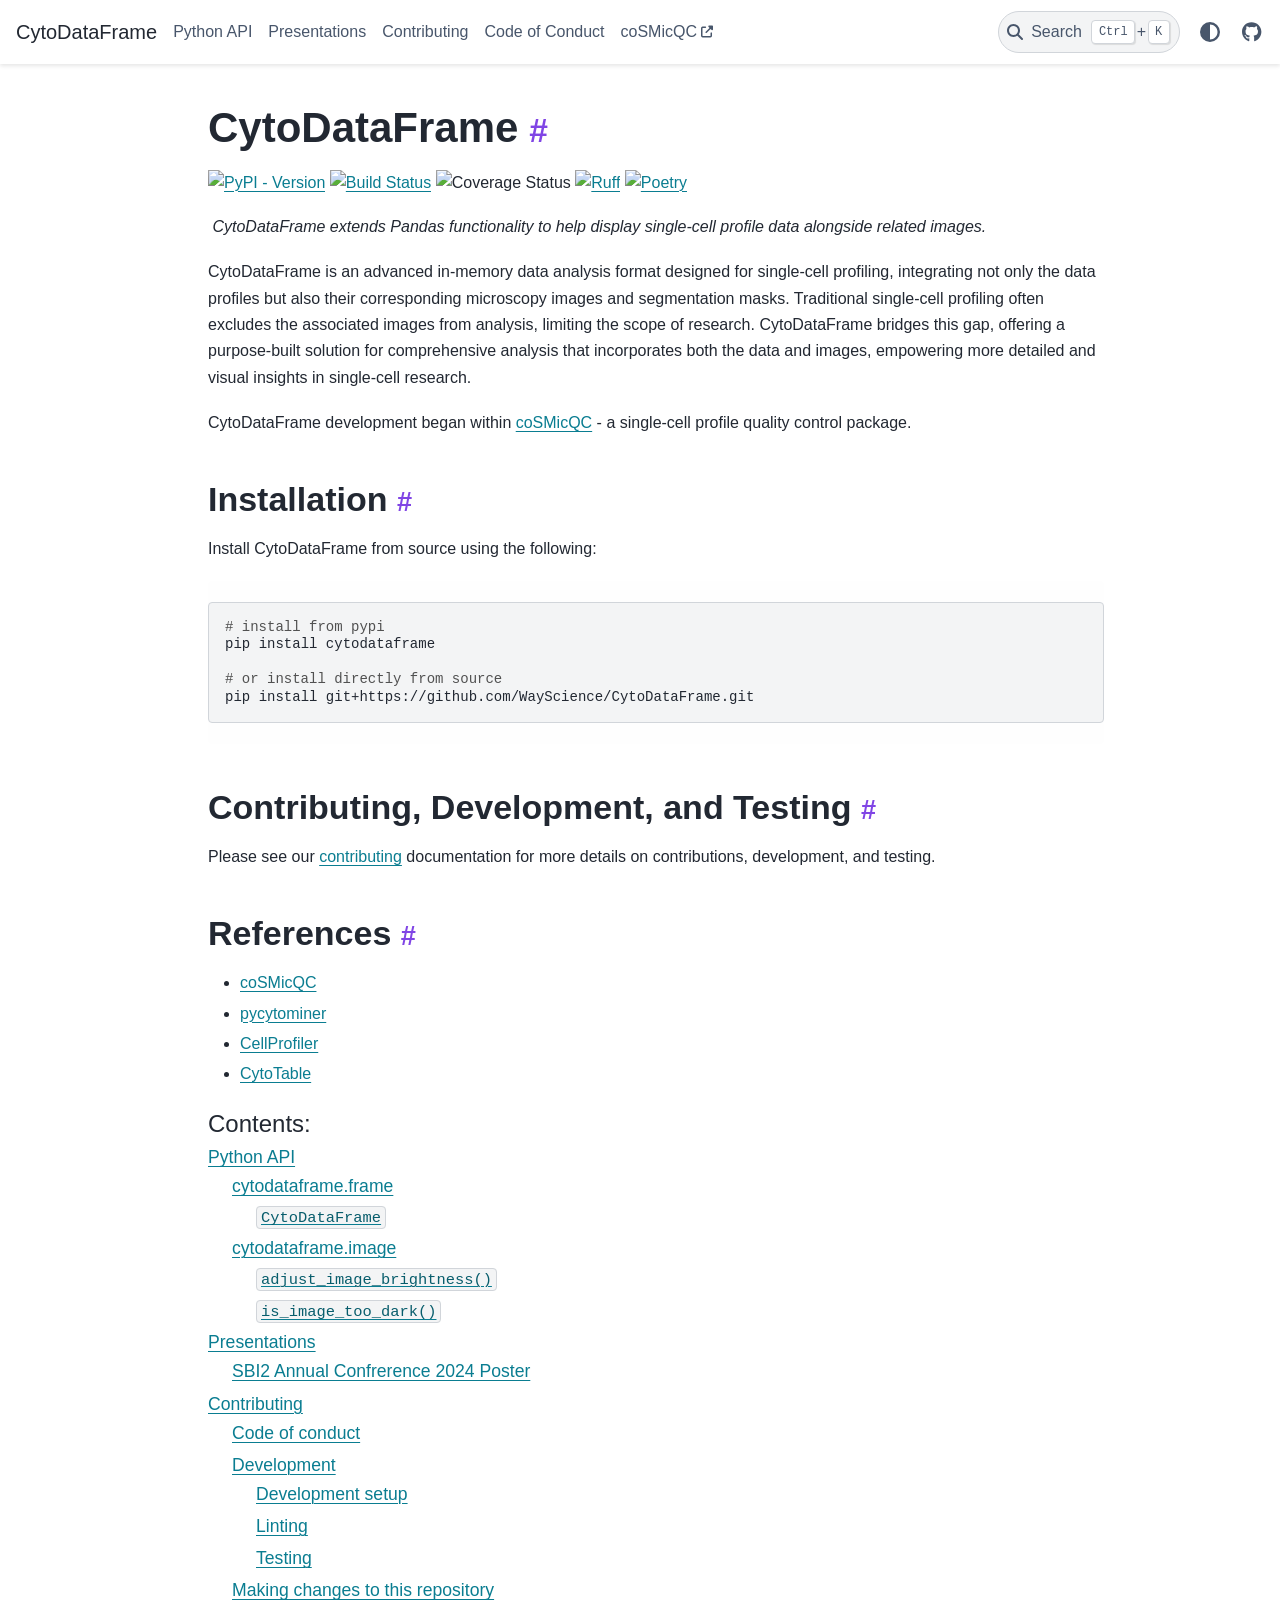
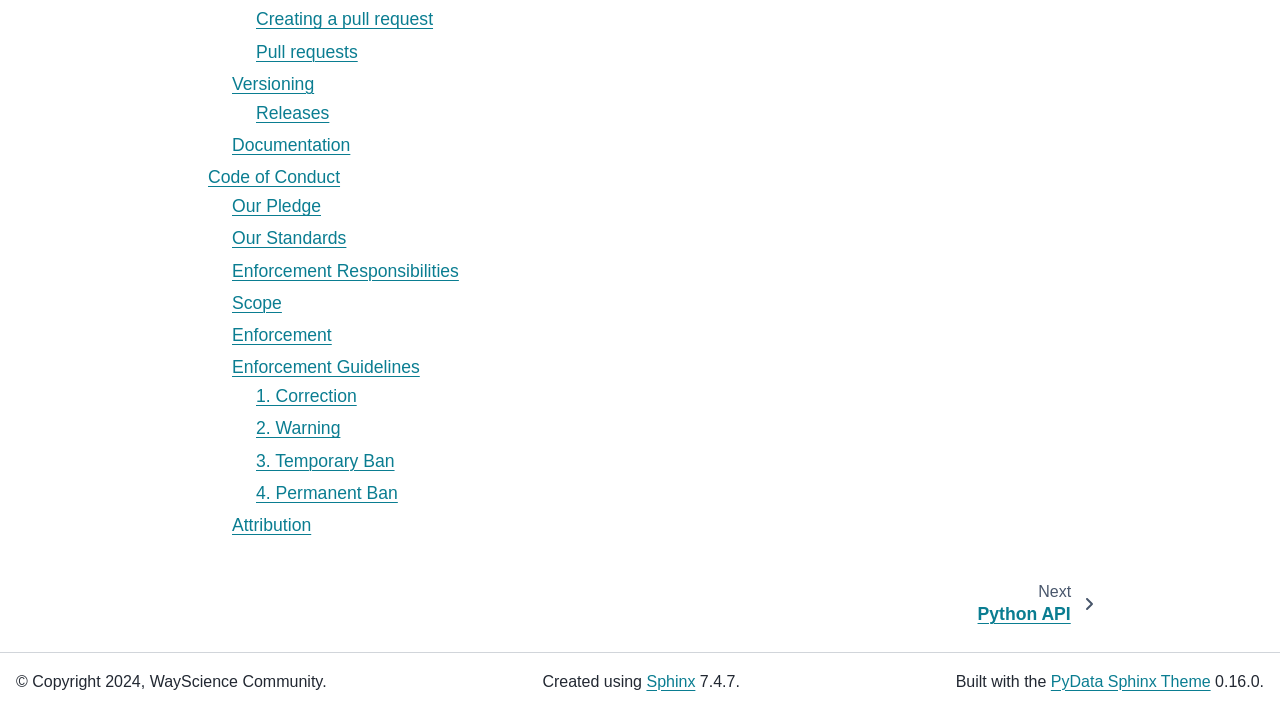
==== index.html @ 317fcfe6 "Deploying to pages from @ WayScience/CytoDataFrame@36a24cd37777e044eb7a06c30ef4a191ee60b80e 🚀" ====
<!DOCTYPE html>


<html lang="en" data-content_root="./" >

  <head>
    <meta charset="utf-8" />
    <meta name="viewport" content="width=device-width, initial-scale=1.0" /><meta name="viewport" content="width=device-width, initial-scale=1" />

    <title>CytoDataFrame &#8212; CytoDataFrame  documentation</title>
  
  
  
  <script data-cfasync="false">
    document.documentElement.dataset.mode = localStorage.getItem("mode") || "";
    document.documentElement.dataset.theme = localStorage.getItem("theme") || "";
  </script>
  <!-- 
    this give us a css class that will be invisible only if js is disabled 
  -->
  <noscript>
    <style>
      .pst-js-only { display: none !important; }

    </style>
  </noscript>
  
  <!-- Loaded before other Sphinx assets -->
  <link href="_static/styles/theme.css?digest=26a4bc78f4c0ddb94549" rel="stylesheet" />
<link href="_static/styles/pydata-sphinx-theme.css?digest=26a4bc78f4c0ddb94549" rel="stylesheet" />

    <link rel="stylesheet" type="text/css" href="_static/pygments.css?v=a746c00c" />
    <link rel="stylesheet" type="text/css" href="_static/mystnb.4510f1fc1dee50b3e5859aac5469c37c29e427902b24a333a5f9fcb2f0b3ac41.css" />
    <link rel="stylesheet" type="text/css" href="_static/custom.css?v=76a74e97" />
  
  <!-- So that users can add custom icons -->
  <script src="_static/scripts/fontawesome.js?digest=26a4bc78f4c0ddb94549"></script>
  <!-- Pre-loaded scripts that we'll load fully later -->
  <link rel="preload" as="script" href="_static/scripts/bootstrap.js?digest=26a4bc78f4c0ddb94549" />
<link rel="preload" as="script" href="_static/scripts/pydata-sphinx-theme.js?digest=26a4bc78f4c0ddb94549" />

    <script src="_static/documentation_options.js?v=5929fcd5"></script>
    <script src="_static/doctools.js?v=9a2dae69"></script>
    <script src="_static/sphinx_highlight.js?v=dc90522c"></script>
    <script>DOCUMENTATION_OPTIONS.pagename = 'index';</script>
    <link rel="index" title="Index" href="genindex.html" />
    <link rel="search" title="Search" href="search.html" />
    <link rel="next" title="Python API" href="python-api.html" />
  <meta name="viewport" content="width=device-width, initial-scale=1"/>
  <meta name="docsearch:language" content="en"/>
  <meta name="docsearch:version" content="" />
  </head>
  
  
  <body data-bs-spy="scroll" data-bs-target=".bd-toc-nav" data-offset="180" data-bs-root-margin="0px 0px -60%" data-default-mode="">

  
  
  <div id="pst-skip-link" class="skip-link d-print-none"><a href="#main-content">Skip to main content</a></div>
  
  <div id="pst-scroll-pixel-helper"></div>
  
  <button type="button" class="btn rounded-pill" id="pst-back-to-top">
    <i class="fa-solid fa-arrow-up"></i>Back to top</button>

  
  <dialog id="pst-search-dialog">
    
<form class="bd-search d-flex align-items-center"
      action="search.html"
      method="get">
  <i class="fa-solid fa-magnifying-glass"></i>
  <input type="search"
         class="form-control"
         name="q"
         placeholder="Search the docs ..."
         aria-label="Search the docs ..."
         autocomplete="off"
         autocorrect="off"
         autocapitalize="off"
         spellcheck="false"/>
  <span class="search-button__kbd-shortcut"><kbd class="kbd-shortcut__modifier">Ctrl</kbd>+<kbd>K</kbd></span>
</form>
  </dialog>

  <div class="pst-async-banner-revealer d-none">
  <aside id="bd-header-version-warning" class="d-none d-print-none" aria-label="Version warning"></aside>
</div>

  
    <header class="bd-header navbar navbar-expand-lg bd-navbar d-print-none">
<div class="bd-header__inner bd-page-width">
  <button class="pst-navbar-icon sidebar-toggle primary-toggle" aria-label="Site navigation">
    <span class="fa-solid fa-bars"></span>
  </button>
  
  
  <div class=" navbar-header-items__start">
    
      <div class="navbar-item">

  
    
  

<a class="navbar-brand logo" href="#">
  
  
  
  
  
  
    <p class="title logo__title">CytoDataFrame</p>
  
</a></div>
    
  </div>
  
  <div class=" navbar-header-items">
    
    <div class="me-auto navbar-header-items__center">
      
        <div class="navbar-item">
<nav>
  <ul class="bd-navbar-elements navbar-nav">
    
<li class="nav-item ">
  <a class="nav-link nav-internal" href="python-api.html">
    Python API
  </a>
</li>


<li class="nav-item ">
  <a class="nav-link nav-internal" href="presentations.html">
    Presentations
  </a>
</li>


<li class="nav-item ">
  <a class="nav-link nav-internal" href="contributing.html">
    Contributing
  </a>
</li>


<li class="nav-item ">
  <a class="nav-link nav-internal" href="code_of_conduct.html">
    Code of Conduct
  </a>
</li>


<li class="nav-item ">
  <a class="nav-link nav-external" href="https://github.com/WayScience/coSMicQC">
    coSMicQC
  </a>
</li>

  </ul>
</nav></div>
      
    </div>
    
    
    <div class="navbar-header-items__end">
      
        <div class="navbar-item navbar-persistent--container">
          

<button class="btn search-button-field search-button__button pst-js-only" title="Search" aria-label="Search" data-bs-placement="bottom" data-bs-toggle="tooltip">
 <i class="fa-solid fa-magnifying-glass"></i>
 <span class="search-button__default-text">Search</span>
 <span class="search-button__kbd-shortcut"><kbd class="kbd-shortcut__modifier">Ctrl</kbd>+<kbd class="kbd-shortcut__modifier">K</kbd></span>
</button>
        </div>
      
      
        <div class="navbar-item">

<button class="btn btn-sm nav-link pst-navbar-icon theme-switch-button pst-js-only" aria-label="Color mode" data-bs-title="Color mode"  data-bs-placement="bottom" data-bs-toggle="tooltip">
  <i class="theme-switch fa-solid fa-sun                fa-lg" data-mode="light" title="Light"></i>
  <i class="theme-switch fa-solid fa-moon               fa-lg" data-mode="dark"  title="Dark"></i>
  <i class="theme-switch fa-solid fa-circle-half-stroke fa-lg" data-mode="auto"  title="System Settings"></i>
</button></div>
      
        <div class="navbar-item"><ul class="navbar-icon-links"
    aria-label="Icon Links">
        <li class="nav-item">
          
          
          
          
          
          
          
          
          <a href="https://github.com/WayScience/CytoDataFrame" title="GitHub" class="nav-link pst-navbar-icon" rel="noopener" target="_blank" data-bs-toggle="tooltip" data-bs-placement="bottom"><i class="fa-brands fa-github fa-lg" aria-hidden="true"></i>
            <span class="sr-only">GitHub</span></a>
        </li>
</ul></div>
      
    </div>
    
  </div>
  
  
    <div class="navbar-persistent--mobile">

<button class="btn search-button-field search-button__button pst-js-only" title="Search" aria-label="Search" data-bs-placement="bottom" data-bs-toggle="tooltip">
 <i class="fa-solid fa-magnifying-glass"></i>
 <span class="search-button__default-text">Search</span>
 <span class="search-button__kbd-shortcut"><kbd class="kbd-shortcut__modifier">Ctrl</kbd>+<kbd class="kbd-shortcut__modifier">K</kbd></span>
</button>
    </div>
  

  
</div>

    </header>
  

  <div class="bd-container">
    <div class="bd-container__inner bd-page-width">
      
      
      
        
      
      <dialog id="pst-primary-sidebar-modal"></dialog>
      <div id="pst-primary-sidebar" class="bd-sidebar-primary bd-sidebar hide-on-wide">
        

  
  <div class="sidebar-header-items sidebar-primary__section">
    
    
      <div class="sidebar-header-items__center">
        
          
          
            <div class="navbar-item">
<nav>
  <ul class="bd-navbar-elements navbar-nav">
    
<li class="nav-item ">
  <a class="nav-link nav-internal" href="python-api.html">
    Python API
  </a>
</li>


<li class="nav-item ">
  <a class="nav-link nav-internal" href="presentations.html">
    Presentations
  </a>
</li>


<li class="nav-item ">
  <a class="nav-link nav-internal" href="contributing.html">
    Contributing
  </a>
</li>


<li class="nav-item ">
  <a class="nav-link nav-internal" href="code_of_conduct.html">
    Code of Conduct
  </a>
</li>


<li class="nav-item ">
  <a class="nav-link nav-external" href="https://github.com/WayScience/coSMicQC">
    coSMicQC
  </a>
</li>

  </ul>
</nav></div>
          
        
      </div>
    
    
    
      <div class="sidebar-header-items__end">
        
          <div class="navbar-item">

<button class="btn btn-sm nav-link pst-navbar-icon theme-switch-button pst-js-only" aria-label="Color mode" data-bs-title="Color mode"  data-bs-placement="bottom" data-bs-toggle="tooltip">
  <i class="theme-switch fa-solid fa-sun                fa-lg" data-mode="light" title="Light"></i>
  <i class="theme-switch fa-solid fa-moon               fa-lg" data-mode="dark"  title="Dark"></i>
  <i class="theme-switch fa-solid fa-circle-half-stroke fa-lg" data-mode="auto"  title="System Settings"></i>
</button></div>
        
          <div class="navbar-item"><ul class="navbar-icon-links"
    aria-label="Icon Links">
        <li class="nav-item">
          
          
          
          
          
          
          
          
          <a href="https://github.com/WayScience/CytoDataFrame" title="GitHub" class="nav-link pst-navbar-icon" rel="noopener" target="_blank" data-bs-toggle="tooltip" data-bs-placement="bottom"><i class="fa-brands fa-github fa-lg" aria-hidden="true"></i>
            <span class="sr-only">GitHub</span></a>
        </li>
</ul></div>
        
      </div>
    
  </div>
  
  
  <div class="sidebar-primary-items__end sidebar-primary__section">
  </div>
  
  <div id="rtd-footer-container"></div>


      </div>
      
      <main id="main-content" class="bd-main" role="main">
        
        
          <div class="bd-content">
            <div class="bd-article-container">
              
              <div class="bd-header-article d-print-none"></div>
              
              
              
                
<div id="searchbox"></div>
                <article class="bd-article">
                  
  <!-- include contents from the root readme -->
<section id="cytodataframe">
<h1>CytoDataFrame<a class="headerlink" href="#cytodataframe" title="Link to this heading">#</a></h1>
<p><a class="reference external" href="https://pypi.org/project/CytoDataFrame/"><img alt="PyPI - Version" src="https://img.shields.io/pypi/v/cytodataframe" /></a>
<a class="reference external" href="https://github.com/WayScience/CytoDataFrame/actions/workflows/run-tests.yml?query=branch%3Amain"><img alt="Build Status" src="https://github.com/WayScience/CytoDataFrame/actions/workflows/run-tests.yml/badge.svg?branch=main" /></a>
<img alt="Coverage Status" src="https://raw.githubusercontent.com/WayScience/CytoDataFrame/main/media/coverage-badge.svg" />
<a class="reference external" href="https://github.com/astral-sh/ruff"><img alt="Ruff" src="https://img.shields.io/endpoint?url=https://raw.githubusercontent.com/astral-sh/ruff/main/assets/badge/v2.json" /></a>
<a class="reference external" href="https://python-poetry.org/"><img alt="Poetry" src="https://img.shields.io/endpoint?url=https://python-poetry.org/badge/v0.json" /></a></p>
<p><img alt="" src="https://raw.githubusercontent.com/WayScience/coSMicQC/refs/heads/main/docs/presentations/2024-09-18-SBI2-Conference/images/cosmicqc-example-cytodataframe.png" />
<em>CytoDataFrame extends Pandas functionality to help display single-cell profile data alongside related images.</em></p>
<p>CytoDataFrame is an advanced in-memory data analysis format designed for single-cell profiling, integrating not only the data profiles but also their corresponding microscopy images and segmentation masks.
Traditional single-cell profiling often excludes the associated images from analysis, limiting the scope of research.
CytoDataFrame bridges this gap, offering a purpose-built solution for comprehensive analysis that incorporates both the data and images, empowering more detailed and visual insights in single-cell research.</p>
<p>CytoDataFrame development began within <a class="reference external" href="https://github.com/WayScience/coSMicQC">coSMicQC</a> - a single-cell profile quality control package.</p>
<section id="installation">
<h2>Installation<a class="headerlink" href="#installation" title="Link to this heading">#</a></h2>
<p>Install CytoDataFrame from source using the following:</p>
<div class="highlight-shell notranslate"><div class="highlight"><pre><span></span><span class="c1"># install from pypi</span>
pip<span class="w"> </span>install<span class="w"> </span>cytodataframe

<span class="c1"># or install directly from source</span>
pip<span class="w"> </span>install<span class="w"> </span>git+https://github.com/WayScience/CytoDataFrame.git
</pre></div>
</div>
</section>
<section id="contributing-development-and-testing">
<h2>Contributing, Development, and Testing<a class="headerlink" href="#contributing-development-and-testing" title="Link to this heading">#</a></h2>
<p>Please see our <a class="reference external" href="https://WayScience.github.io/CytoDataFrame/main/contributing">contributing</a> documentation for more details on contributions, development, and testing.</p>
</section>
<section id="references">
<h2>References<a class="headerlink" href="#references" title="Link to this heading">#</a></h2>
<ul class="simple">
<li><p><a class="reference external" href="https://github.com/WayScience/coSMicQC">coSMicQC</a></p></li>
<li><p><a class="reference external" href="https://github.com/cytomining/pycytominer">pycytominer</a></p></li>
<li><p><a class="reference external" href="https://github.com/CellProfiler/CellProfiler">CellProfiler</a></p></li>
<li><p><a class="reference external" href="https://github.com/cytomining/CytoTable">CytoTable</a></p></li>
</ul>
<div class="toctree-wrapper compound">
<p aria-level="2" class="caption" role="heading"><span class="caption-text">Contents:</span></p>
<ul>
<li class="toctree-l1"><a class="reference internal" href="python-api.html">Python API</a><ul>
<li class="toctree-l2"><a class="reference internal" href="python-api.html#module-src.cytodataframe.frame">cytodataframe.frame</a><ul>
<li class="toctree-l3"><a class="reference internal" href="python-api.html#src.cytodataframe.frame.CytoDataFrame"><code class="docutils literal notranslate"><span class="pre">CytoDataFrame</span></code></a></li>
</ul>
</li>
<li class="toctree-l2"><a class="reference internal" href="python-api.html#module-src.cytodataframe.image">cytodataframe.image</a><ul>
<li class="toctree-l3"><a class="reference internal" href="python-api.html#src.cytodataframe.image.adjust_image_brightness"><code class="docutils literal notranslate"><span class="pre">adjust_image_brightness()</span></code></a></li>
<li class="toctree-l3"><a class="reference internal" href="python-api.html#src.cytodataframe.image.is_image_too_dark"><code class="docutils literal notranslate"><span class="pre">is_image_too_dark()</span></code></a></li>
</ul>
</li>
</ul>
</li>
<li class="toctree-l1"><a class="reference internal" href="presentations.html">Presentations</a><ul>
<li class="toctree-l2"><a class="reference internal" href="presentations/sbi2-2024.html">SBI2 Annual Confrerence 2024 Poster</a></li>
</ul>
</li>
<li class="toctree-l1"><a class="reference internal" href="contributing.html">Contributing</a><ul>
<li class="toctree-l2"><a class="reference internal" href="contributing.html#code-of-conduct">Code of conduct</a></li>
<li class="toctree-l2"><a class="reference internal" href="contributing.html#development">Development</a><ul>
<li class="toctree-l3"><a class="reference internal" href="contributing.html#development-setup">Development setup</a></li>
<li class="toctree-l3"><a class="reference internal" href="contributing.html#linting">Linting</a></li>
<li class="toctree-l3"><a class="reference internal" href="contributing.html#testing">Testing</a></li>
</ul>
</li>
<li class="toctree-l2"><a class="reference internal" href="contributing.html#making-changes-to-this-repository">Making changes to this repository</a><ul>
<li class="toctree-l3"><a class="reference internal" href="contributing.html#creating-a-pull-request">Creating a pull request</a></li>
<li class="toctree-l3"><a class="reference internal" href="contributing.html#pull-requests">Pull requests</a></li>
</ul>
</li>
<li class="toctree-l2"><a class="reference internal" href="contributing.html#versioning">Versioning</a><ul>
<li class="toctree-l3"><a class="reference internal" href="contributing.html#releases">Releases</a></li>
</ul>
</li>
<li class="toctree-l2"><a class="reference internal" href="contributing.html#documentation">Documentation</a></li>
</ul>
</li>
<li class="toctree-l1"><a class="reference internal" href="code_of_conduct.html">Code of Conduct</a><ul>
<li class="toctree-l2"><a class="reference internal" href="code_of_conduct.html#our-pledge">Our Pledge</a></li>
<li class="toctree-l2"><a class="reference internal" href="code_of_conduct.html#our-standards">Our Standards</a></li>
<li class="toctree-l2"><a class="reference internal" href="code_of_conduct.html#enforcement-responsibilities">Enforcement Responsibilities</a></li>
<li class="toctree-l2"><a class="reference internal" href="code_of_conduct.html#scope">Scope</a></li>
<li class="toctree-l2"><a class="reference internal" href="code_of_conduct.html#enforcement">Enforcement</a></li>
<li class="toctree-l2"><a class="reference internal" href="code_of_conduct.html#enforcement-guidelines">Enforcement Guidelines</a><ul>
<li class="toctree-l3"><a class="reference internal" href="code_of_conduct.html#correction">1. Correction</a></li>
<li class="toctree-l3"><a class="reference internal" href="code_of_conduct.html#warning">2. Warning</a></li>
<li class="toctree-l3"><a class="reference internal" href="code_of_conduct.html#temporary-ban">3. Temporary Ban</a></li>
<li class="toctree-l3"><a class="reference internal" href="code_of_conduct.html#permanent-ban">4. Permanent Ban</a></li>
</ul>
</li>
<li class="toctree-l2"><a class="reference internal" href="code_of_conduct.html#attribution">Attribution</a></li>
</ul>
</li>
</ul>
</div>
</section>
</section>


                </article>
              
              
              
              
              
                <footer class="prev-next-footer d-print-none">
                  
<div class="prev-next-area">
    <a class="right-next"
       href="python-api.html"
       title="next page">
      <div class="prev-next-info">
        <p class="prev-next-subtitle">next</p>
        <p class="prev-next-title">Python API</p>
      </div>
      <i class="fa-solid fa-angle-right"></i>
    </a>
</div>
                </footer>
              
            </div>
            
            
              
            
          </div>
          <footer class="bd-footer-content">
            
          </footer>
        
      </main>
    </div>
  </div>
  
  <!-- Scripts loaded after <body> so the DOM is not blocked -->
  <script defer src="_static/scripts/bootstrap.js?digest=26a4bc78f4c0ddb94549"></script>
<script defer src="_static/scripts/pydata-sphinx-theme.js?digest=26a4bc78f4c0ddb94549"></script>

  <footer class="bd-footer">
<div class="bd-footer__inner bd-page-width">
  
    <div class="footer-items__start">
      
        <div class="footer-item">

  <p class="copyright">
    
      © Copyright 2024, WayScience Community.
      <br/>
    
  </p>
</div>
      
    </div>
  
  
    <div class="footer-items__center">
      
        <div class="footer-item">

  <p class="sphinx-version">
    Created using <a href="https://www.sphinx-doc.org/">Sphinx</a> 7.4.7.
    <br/>
  </p>
</div>
      
    </div>
  
  
    <div class="footer-items__end">
      
        <div class="footer-item">
<p class="theme-version">
  Built with the <a href="https://pydata-sphinx-theme.readthedocs.io/en/stable/index.html">PyData Sphinx Theme</a> 0.16.0.
</p></div>
      
    </div>
  
</div>

  </footer>
  </body>
</html>
---- _static/styles/theme.css ----
/* Provided by Sphinx's 'basic' theme, and included in the final set of assets */
@import "../basic.css";
---- _static/pygments.css ----
html[data-theme="light"] .highlight pre { line-height: 125%; }
html[data-theme="light"] .highlight td.linenos .normal { color: inherit; background-color: transparent; padding-left: 5px; padding-right: 5px; }
html[data-theme="light"] .highlight span.linenos { color: inherit; background-color: transparent; padding-left: 5px; padding-right: 5px; }
html[data-theme="light"] .highlight td.linenos .special { color: #000000; background-color: #ffffc0; padding-left: 5px; padding-right: 5px; }
html[data-theme="light"] .highlight span.linenos.special { color: #000000; background-color: #ffffc0; padding-left: 5px; padding-right: 5px; }
html[data-theme="light"] .highlight .hll { background-color: #fae4c2 }
html[data-theme="light"] .highlight { background: #fefefe; color: #080808 }
html[data-theme="light"] .highlight .c { color: #515151 } /* Comment */
html[data-theme="light"] .highlight .err { color: #a12236 } /* Error */
html[data-theme="light"] .highlight .k { color: #6730c5 } /* Keyword */
html[data-theme="light"] .highlight .l { color: #7f4707 } /* Literal */
html[data-theme="light"] .highlight .n { color: #080808 } /* Name */
html[data-theme="light"] .highlight .o { color: #00622f } /* Operator */
html[data-theme="light"] .highlight .p { color: #080808 } /* Punctuation */
html[data-theme="light"] .highlight .ch { color: #515151 } /* Comment.Hashbang */
html[data-theme="light"] .highlight .cm { color: #515151 } /* Comment.Multiline */
html[data-theme="light"] .highlight .cp { color: #515151 } /* Comment.Preproc */
html[data-theme="light"] .highlight .cpf { color: #515151 } /* Comment.PreprocFile */
html[data-theme="light"] .highlight .c1 { color: #515151 } /* Comment.Single */
html[data-theme="light"] .highlight .cs { color: #515151 } /* Comment.Special */
html[data-theme="light"] .highlight .gd { color: #005b82 } /* Generic.Deleted */
html[data-theme="light"] .highlight .ge { font-style: italic } /* Generic.Emph */
html[data-theme="light"] .highlight .gh { color: #005b82 } /* Generic.Heading */
html[data-theme="light"] .highlight .gs { font-weight: bold } /* Generic.Strong */
html[data-theme="light"] .highlight .gu { color: #005b82 } /* Generic.Subheading */
html[data-theme="light"] .highlight .kc { color: #6730c5 } /* Keyword.Constant */
html[data-theme="light"] .highlight .kd { color: #6730c5 } /* Keyword.Declaration */
html[data-theme="light"] .highlight .kn { color: #6730c5 } /* Keyword.Namespace */
html[data-theme="light"] .highlight .kp { color: #6730c5 } /* Keyword.Pseudo */
html[data-theme="light"] .highlight .kr { color: #6730c5 } /* Keyword.Reserved */
html[data-theme="light"] .highlight .kt { color: #7f4707 } /* Keyword.Type */
html[data-theme="light"] .highlight .ld { color: #7f4707 } /* Literal.Date */
html[data-theme="light"] .highlight .m { color: #7f4707 } /* Literal.Number */
html[data-theme="light"] .highlight .s { color: #00622f } /* Literal.String */
html[data-theme="light"] .highlight .na { color: #912583 } /* Name.Attribute */
html[data-theme="light"] .highlight .nb { color: #7f4707 } /* Name.Builtin */
html[data-theme="light"] .highlight .nc { color: #005b82 } /* Name.Class */
html[data-theme="light"] .highlight .no { color: #005b82 } /* Name.Constant */
html[data-theme="light"] .highlight .nd { color: #7f4707 } /* Name.Decorator */
html[data-theme="light"] .highlight .ni { color: #00622f } /* Name.Entity */
html[data-theme="light"] .highlight .ne { color: #6730c5 } /* Name.Exception */
html[data-theme="light"] .highlight .nf { color: #005b82 } /* Name.Function */
html[data-theme="light"] .highlight .nl { color: #7f4707 } /* Name.Label */
html[data-theme="light"] .highlight .nn { color: #080808 } /* Name.Namespace */
html[data-theme="light"] .highlight .nx { color: #080808 } /* Name.Other */
html[data-theme="light"] .highlight .py { color: #005b82 } /* Name.Property */
html[data-theme="light"] .highlight .nt { color: #005b82 } /* Name.Tag */
html[data-theme="light"] .highlight .nv { color: #a12236 } /* Name.Variable */
html[data-theme="light"] .highlight .ow { color: #6730c5 } /* Operator.Word */
html[data-theme="light"] .highlight .pm { color: #080808 } /* Punctuation.Marker */
html[data-theme="light"] .highlight .w { color: #080808 } /* Text.Whitespace */
html[data-theme="light"] .highlight .mb { color: #7f4707 } /* Literal.Number.Bin */
html[data-theme="light"] .highlight .mf { color: #7f4707 } /* Literal.Number.Float */
html[data-theme="light"] .highlight .mh { color: #7f4707 } /* Literal.Number.Hex */
html[data-theme="light"] .highlight .mi { color: #7f4707 } /* Literal.Number.Integer */
html[data-theme="light"] .highlight .mo { color: #7f4707 } /* Literal.Number.Oct */
html[data-theme="light"] .highlight .sa { color: #00622f } /* Literal.String.Affix */
html[data-theme="light"] .highlight .sb { color: #00622f } /* Literal.String.Backtick */
html[data-theme="light"] .highlight .sc { color: #00622f } /* Literal.String.Char */
html[data-theme="light"] .highlight .dl { color: #00622f } /* Literal.String.Delimiter */
html[data-theme="light"] .highlight .sd { color: #00622f } /* Literal.String.Doc */
html[data-theme="light"] .highlight .s2 { color: #00622f } /* Literal.String.Double */
html[data-theme="light"] .highlight .se { color: #00622f } /* Literal.String.Escape */
html[data-theme="light"] .highlight .sh { color: #00622f } /* Literal.String.Heredoc */
html[data-theme="light"] .highlight .si { color: #00622f } /* Literal.String.Interpol */
html[data-theme="light"] .highlight .sx { color: #00622f } /* Literal.String.Other */
html[data-theme="light"] .highlight .sr { color: #a12236 } /* Literal.String.Regex */
html[data-theme="light"] .highlight .s1 { color: #00622f } /* Literal.String.Single */
html[data-theme="light"] .highlight .ss { color: #005b82 } /* Literal.String.Symbol */
html[data-theme="light"] .highlight .bp { color: #7f4707 } /* Name.Builtin.Pseudo */
html[data-theme="light"] .highlight .fm { color: #005b82 } /* Name.Function.Magic */
html[data-theme="light"] .highlight .vc { color: #a12236 } /* Name.Variable.Class */
html[data-theme="light"] .highlight .vg { color: #a12236 } /* Name.Variable.Global */
html[data-theme="light"] .highlight .vi { color: #a12236 } /* Name.Variable.Instance */
html[data-theme="light"] .highlight .vm { color: #7f4707 } /* Name.Variable.Magic */
html[data-theme="light"] .highlight .il { color: #7f4707 } /* Literal.Number.Integer.Long */
html[data-theme="dark"] .highlight pre { line-height: 125%; }
html[data-theme="dark"] .highlight td.linenos .normal { color: inherit; background-color: transparent; padding-left: 5px; padding-right: 5px; }
html[data-theme="dark"] .highlight span.linenos { color: inherit; background-color: transparent; padding-left: 5px; padding-right: 5px; }
html[data-theme="dark"] .highlight td.linenos .special { color: #000000; background-color: #ffffc0; padding-left: 5px; padding-right: 5px; }
html[data-theme="dark"] .highlight span.linenos.special { color: #000000; background-color: #ffffc0; padding-left: 5px; padding-right: 5px; }
html[data-theme="dark"] .highlight .hll { background-color: #ffd9002e }
html[data-theme="dark"] .highlight { background: #2b2b2b; color: #f8f8f2 }
html[data-theme="dark"] .highlight .c { color: #ffd900 } /* Comment */
html[data-theme="dark"] .highlight .err { color: #ffa07a } /* Error */
html[data-theme="dark"] .highlight .k { color: #dcc6e0 } /* Keyword */
html[data-theme="dark"] .highlight .l { color: #ffd900 } /* Literal */
html[data-theme="dark"] .highlight .n { color: #f8f8f2 } /* Name */
html[data-theme="dark"] .highlight .o { color: #abe338 } /* Operator */
html[data-theme="dark"] .highlight .p { color: #f8f8f2 } /* Punctuation */
html[data-theme="dark"] .highlight .ch { color: #ffd900 } /* Comment.Hashbang */
html[data-theme="dark"] .highlight .cm { color: #ffd900 } /* Comment.Multiline */
html[data-theme="dark"] .highlight .cp { color: #ffd900 } /* Comment.Preproc */
html[data-theme="dark"] .highlight .cpf { color: #ffd900 } /* Comment.PreprocFile */
html[data-theme="dark"] .highlight .c1 { color: #ffd900 } /* Comment.Single */
html[data-theme="dark"] .highlight .cs { color: #ffd900 } /* Comment.Special */
html[data-theme="dark"] .highlight .gd { color: #00e0e0 } /* Generic.Deleted */
html[data-theme="dark"] .highlight .ge { font-style: italic } /* Generic.Emph */
html[data-theme="dark"] .highlight .gh { color: #00e0e0 } /* Generic.Heading */
html[data-theme="dark"] .highlight .gs { font-weight: bold } /* Generic.Strong */
html[data-theme="dark"] .highlight .gu { color: #00e0e0 } /* Generic.Subheading */
html[data-theme="dark"] .highlight .kc { color: #dcc6e0 } /* Keyword.Constant */
html[data-theme="dark"] .highlight .kd { color: #dcc6e0 } /* Keyword.Declaration */
html[data-theme="dark"] .highlight .kn { color: #dcc6e0 } /* Keyword.Namespace */
html[data-theme="dark"] .highlight .kp { color: #dcc6e0 } /* Keyword.Pseudo */
html[data-theme="dark"] .highlight .kr { color: #dcc6e0 } /* Keyword.Reserved */
html[data-theme="dark"] .highlight .kt { color: #ffd900 } /* Keyword.Type */
html[data-theme="dark"] .highlight .ld { color: #ffd900 } /* Literal.Date */
html[data-theme="dark"] .highlight .m { color: #ffd900 } /* Literal.Number */
html[data-theme="dark"] .highlight .s { color: #abe338 } /* Literal.String */
html[data-theme="dark"] .highlight .na { color: #ffd900 } /* Name.Attribute */
html[data-theme="dark"] .highlight .nb { color: #ffd900 } /* Name.Builtin */
html[data-theme="dark"] .highlight .nc { color: #00e0e0 } /* Name.Class */
html[data-theme="dark"] .highlight .no { color: #00e0e0 } /* Name.Constant */
html[data-theme="dark"] .highlight .nd { color: #ffd900 } /* Name.Decorator */
html[data-theme="dark"] .highlight .ni { color: #abe338 } /* Name.Entity */
html[data-theme="dark"] .highlight .ne { color: #dcc6e0 } /* Name.Exception */
html[data-theme="dark"] .highlight .nf { color: #00e0e0 } /* Name.Function */
html[data-theme="dark"] .highlight .nl { color: #ffd900 } /* Name.Label */
html[data-theme="dark"] .highlight .nn { color: #f8f8f2 } /* Name.Namespace */
html[data-theme="dark"] .highlight .nx { color: #f8f8f2 } /* Name.Other */
html[data-theme="dark"] .highlight .py { color: #00e0e0 } /* Name.Property */
html[data-theme="dark"] .highlight .nt { color: #00e0e0 } /* Name.Tag */
html[data-theme="dark"] .highlight .nv { color: #ffa07a } /* Name.Variable */
html[data-theme="dark"] .highlight .ow { color: #dcc6e0 } /* Operator.Word */
html[data-theme="dark"] .highlight .pm { color: #f8f8f2 } /* Punctuation.Marker */
html[data-theme="dark"] .highlight .w { color: #f8f8f2 } /* Text.Whitespace */
html[data-theme="dark"] .highlight .mb { color: #ffd900 } /* Literal.Number.Bin */
html[data-theme="dark"] .highlight .mf { color: #ffd900 } /* Literal.Number.Float */
html[data-theme="dark"] .highlight .mh { color: #ffd900 } /* Literal.Number.Hex */
html[data-theme="dark"] .highlight .mi { color: #ffd900 } /* Literal.Number.Integer */
html[data-theme="dark"] .highlight .mo { color: #ffd900 } /* Literal.Number.Oct */
html[data-theme="dark"] .highlight .sa { color: #abe338 } /* Literal.String.Affix */
html[data-theme="dark"] .highlight .sb { color: #abe338 } /* Literal.String.Backtick */
html[data-theme="dark"] .highlight .sc { color: #abe338 } /* Literal.String.Char */
html[data-theme="dark"] .highlight .dl { color: #abe338 } /* Literal.String.Delimiter */
html[data-theme="dark"] .highlight .sd { color: #abe338 } /* Literal.String.Doc */
html[data-theme="dark"] .highlight .s2 { color: #abe338 } /* Literal.String.Double */
html[data-theme="dark"] .highlight .se { color: #abe338 } /* Literal.String.Escape */
html[data-theme="dark"] .highlight .sh { color: #abe338 } /* Literal.String.Heredoc */
html[data-theme="dark"] .highlight .si { color: #abe338 } /* Literal.String.Interpol */
html[data-theme="dark"] .highlight .sx { color: #abe338 } /* Literal.String.Other */
html[data-theme="dark"] .highlight .sr { color: #ffa07a } /* Literal.String.Regex */
html[data-theme="dark"] .highlight .s1 { color: #abe338 } /* Literal.String.Single */
html[data-theme="dark"] .highlight .ss { color: #00e0e0 } /* Literal.String.Symbol */
html[data-theme="dark"] .highlight .bp { color: #ffd900 } /* Name.Builtin.Pseudo */
html[data-theme="dark"] .highlight .fm { color: #00e0e0 } /* Name.Function.Magic */
html[data-theme="dark"] .highlight .vc { color: #ffa07a } /* Name.Variable.Class */
html[data-theme="dark"] .highlight .vg { color: #ffa07a } /* Name.Variable.Global */
html[data-theme="dark"] .highlight .vi { color: #ffa07a } /* Name.Variable.Instance */
html[data-theme="dark"] .highlight .vm { color: #ffd900 } /* Name.Variable.Magic */
html[data-theme="dark"] .highlight .il { color: #ffd900 } /* Literal.Number.Integer.Long */
---- _static/mystnb.4510f1fc1dee50b3e5859aac5469c37c29e427902b24a333a5f9fcb2f0b3ac41.css ----
/* Variables */
:root {
  --mystnb-source-bg-color: #f7f7f7;
  --mystnb-stdout-bg-color: #fcfcfc;
  --mystnb-stderr-bg-color: #fdd;
  --mystnb-traceback-bg-color: #fcfcfc;
  --mystnb-source-border-color: #ccc;
  --mystnb-source-margin-color: green;
  --mystnb-stdout-border-color: #f7f7f7;
  --mystnb-stderr-border-color: #f7f7f7;
  --mystnb-traceback-border-color: #ffd6d6;
  --mystnb-hide-prompt-opacity: 70%;
  --mystnb-source-border-radius: .4em;
  --mystnb-source-border-width: 1px;
}

/* Whole cell */
div.container.cell {
  padding-left: 0;
  margin-bottom: 1em;
}

/* Removing all background formatting so we can control at the div level */
.cell_input div.highlight,
.cell_output pre,
.cell_input pre,
.cell_output .output {
  border: none;
  box-shadow: none;
}

.cell_output .output pre,
.cell_input pre {
  margin: 0px;
}

/* Input cells */
div.cell div.cell_input,
div.cell details.above-input>summary {
  padding-left: 0em;
  padding-right: 0em;
  border: var(--mystnb-source-border-width) var(--mystnb-source-border-color) solid;
  background-color: var(--mystnb-source-bg-color);
  border-left-color: var(--mystnb-source-margin-color);
  border-left-width: medium;
  border-radius: var(--mystnb-source-border-radius);
}

div.cell_input>div,
div.cell_output div.output>div.highlight {
  margin: 0em !important;
  border: none !important;
}

/* All cell outputs */
.cell_output {
  padding-left: 1em;
  padding-right: 0em;
  margin-top: 1em;
}

/* Text outputs from cells */
.cell_output .output.text_plain,
.cell_output .output.traceback,
.cell_output .output.stream,
.cell_output .output.stderr {
  margin-top: 1em;
  margin-bottom: 0em;
  box-shadow: none;
}

.cell_output .output.text_plain,
.cell_output .output.stream {
  background: var(--mystnb-stdout-bg-color);
  border: 1px solid var(--mystnb-stdout-border-color);
}

.cell_output .output.stderr {
  background: var(--mystnb-stderr-bg-color);
  border: 1px solid var(--mystnb-stderr-border-color);
}

.cell_output .output.traceback {
  background: var(--mystnb-traceback-bg-color);
  border: 1px solid var(--mystnb-traceback-border-color);
}

/* Collapsible cell content */
div.cell details.above-input div.cell_input {
  border-top-left-radius: 0;
  border-top-right-radius: 0;
  border-top: var(--mystnb-source-border-width) var(--mystnb-source-border-color) dashed;
}

div.cell div.cell_input.above-output-prompt {
  border-bottom-left-radius: 0;
  border-bottom-right-radius: 0;
}

div.cell details.above-input>summary {
  border-bottom-left-radius: 0;
  border-bottom-right-radius: 0;
  border-bottom: var(--mystnb-source-border-width) var(--mystnb-source-border-color) dashed;
  padding-left: 1em;
  margin-bottom: 0;
}

div.cell details.above-output>summary {
  background-color: var(--mystnb-source-bg-color);
  padding-left: 1em;
  padding-right: 0em;
  border: var(--mystnb-source-border-width) var(--mystnb-source-border-color) solid;
  border-radius: var(--mystnb-source-border-radius);
  border-left-color: var(--mystnb-source-margin-color);
  border-left-width: medium;
}

div.cell details.below-input>summary {
  background-color: var(--mystnb-source-bg-color);
  padding-left: 1em;
  padding-right: 0em;
  border: var(--mystnb-source-border-width) var(--mystnb-source-border-color) solid;
  border-top: none;
  border-bottom-left-radius: var(--mystnb-source-border-radius);
  border-bottom-right-radius: var(--mystnb-source-border-radius);
  border-left-color: var(--mystnb-source-margin-color);
  border-left-width: medium;
}

div.cell details.hide>summary>span {
  opacity: var(--mystnb-hide-prompt-opacity);
}

div.cell details.hide[open]>summary>span.collapsed {
  display: none;
}

div.cell details.hide:not([open])>summary>span.expanded {
  display: none;
}

@keyframes collapsed-fade-in {
  0% {
    opacity: 0;
  }

  100% {
    opacity: 1;
  }
}
div.cell details.hide[open]>summary~* {
  -moz-animation: collapsed-fade-in 0.3s ease-in-out;
  -webkit-animation: collapsed-fade-in 0.3s ease-in-out;
  animation: collapsed-fade-in 0.3s ease-in-out;
}

/* Math align to the left */
.cell_output .MathJax_Display {
  text-align: left !important;
}

/* Pandas tables. Pulled from the Jupyter / nbsphinx CSS */
div.cell_output table {
  border: none;
  border-collapse: collapse;
  border-spacing: 0;
  color: black;
  font-size: 1em;
  table-layout: fixed;
}

div.cell_output thead {
  border-bottom: 1px solid black;
  vertical-align: bottom;
}

div.cell_output tr,
div.cell_output th,
div.cell_output td {
  text-align: right;
  vertical-align: middle;
  padding: 0.5em 0.5em;
  line-height: normal;
  white-space: normal;
  max-width: none;
  border: none;
}

div.cell_output th {
  font-weight: bold;
}

div.cell_output tbody tr:nth-child(odd) {
  background: #f5f5f5;
}

div.cell_output tbody tr:hover {
  background: rgba(66, 165, 245, 0.2);
}

/** source code line numbers **/
span.linenos {
  opacity: 0.5;
}

/* Inline text from `paste` operation */

span.pasted-text {
  font-weight: bold;
}

span.pasted-inline img {
  max-height: 2em;
}

tbody span.pasted-inline img {
  max-height: none;
}

/* Font colors for translated ANSI escape sequences
Color values are copied from Jupyter Notebook
https://github.com/jupyter/notebook/blob/52581f8eda9b319eb0390ac77fe5903c38f81e3e/notebook/static/notebook/less/ansicolors.less#L14-L21
Background colors from
https://nbsphinx.readthedocs.io/en/latest/code-cells.html#ANSI-Colors
*/
div.highlight .-Color-Bold {
  font-weight: bold;
}

div.highlight .-Color[class*=-Black] {
  color: #3E424D
}

div.highlight .-Color[class*=-Red] {
  color: #E75C58
}

div.highlight .-Color[class*=-Green] {
  color: #00A250
}

div.highlight .-Color[class*=-Yellow] {
  color: #DDB62B
}

div.highlight .-Color[class*=-Blue] {
  color: #208FFB
}

div.highlight .-Color[class*=-Magenta] {
  color: #D160C4
}

div.highlight .-Color[class*=-Cyan] {
  color: #60C6C8
}

div.highlight .-Color[class*=-White] {
  color: #C5C1B4
}

div.highlight .-Color[class*=-BGBlack] {
  background-color: #3E424D
}

div.highlight .-Color[class*=-BGRed] {
  background-color: #E75C58
}

div.highlight .-Color[class*=-BGGreen] {
  background-color: #00A250
}

div.highlight .-Color[class*=-BGYellow] {
  background-color: #DDB62B
}

div.highlight .-Color[class*=-BGBlue] {
  background-color: #208FFB
}

div.highlight .-Color[class*=-BGMagenta] {
  background-color: #D160C4
}

div.highlight .-Color[class*=-BGCyan] {
  background-color: #60C6C8
}

div.highlight .-Color[class*=-BGWhite] {
  background-color: #C5C1B4
}

/* Font colors for 8-bit ANSI */

div.highlight .-Color[class*=-C0] {
  color: #000000
}

div.highlight .-Color[class*=-BGC0] {
  background-color: #000000
}

div.highlight .-Color[class*=-C1] {
  color: #800000
}

div.highlight .-Color[class*=-BGC1] {
  background-color: #800000
}

div.highlight .-Color[class*=-C2] {
  color: #008000
}

div.highlight .-Color[class*=-BGC2] {
  background-color: #008000
}

div.highlight .-Color[class*=-C3] {
  color: #808000
}

div.highlight .-Color[class*=-BGC3] {
  background-color: #808000
}

div.highlight .-Color[class*=-C4] {
  color: #000080
}

div.highlight .-Color[class*=-BGC4] {
  background-color: #000080
}

div.highlight .-Color[class*=-C5] {
  color: #800080
}

div.highlight .-Color[class*=-BGC5] {
  background-color: #800080
}

div.highlight .-Color[class*=-C6] {
  color: #008080
}

div.highlight .-Color[class*=-BGC6] {
  background-color: #008080
}

div.highlight .-Color[class*=-C7] {
  color: #C0C0C0
}

div.highlight .-Color[class*=-BGC7] {
  background-color: #C0C0C0
}

div.highlight .-Color[class*=-C8] {
  color: #808080
}

div.highlight .-Color[class*=-BGC8] {
  background-color: #808080
}

div.highlight .-Color[class*=-C9] {
  color: #FF0000
}

div.highlight .-Color[class*=-BGC9] {
  background-color: #FF0000
}

div.highlight .-Color[class*=-C10] {
  color: #00FF00
}

div.highlight .-Color[class*=-BGC10] {
  background-color: #00FF00
}

div.highlight .-Color[class*=-C11] {
  color: #FFFF00
}

div.highlight .-Color[class*=-BGC11] {
  background-color: #FFFF00
}

div.highlight .-Color[class*=-C12] {
  color: #0000FF
}

div.highlight .-Color[class*=-BGC12] {
  background-color: #0000FF
}

div.highlight .-Color[class*=-C13] {
  color: #FF00FF
}

div.highlight .-Color[class*=-BGC13] {
  background-color: #FF00FF
}

div.highlight .-Color[class*=-C14] {
  color: #00FFFF
}

div.highlight .-Color[class*=-BGC14] {
  background-color: #00FFFF
}

div.highlight .-Color[class*=-C15] {
  color: #FFFFFF
}

div.highlight .-Color[class*=-BGC15] {
  background-color: #FFFFFF
}

div.highlight .-Color[class*=-C16] {
  color: #000000
}

div.highlight .-Color[class*=-BGC16] {
  background-color: #000000
}

div.highlight .-Color[class*=-C17] {
  color: #00005F
}

div.highlight .-Color[class*=-BGC17] {
  background-color: #00005F
}

div.highlight .-Color[class*=-C18] {
  color: #000087
}

div.highlight .-Color[class*=-BGC18] {
  background-color: #000087
}

div.highlight .-Color[class*=-C19] {
  color: #0000AF
}

div.highlight .-Color[class*=-BGC19] {
  background-color: #0000AF
}

div.highlight .-Color[class*=-C20] {
  color: #0000D7
}

div.highlight .-Color[class*=-BGC20] {
  background-color: #0000D7
}

div.highlight .-Color[class*=-C21] {
  color: #0000FF
}

div.highlight .-Color[class*=-BGC21] {
  background-color: #0000FF
}

div.highlight .-Color[class*=-C22] {
  color: #005F00
}

div.highlight .-Color[class*=-BGC22] {
  background-color: #005F00
}

div.highlight .-Color[class*=-C23] {
  color: #005F5F
}

div.highlight .-Color[class*=-BGC23] {
  background-color: #005F5F
}

div.highlight .-Color[class*=-C24] {
  color: #005F87
}

div.highlight .-Color[class*=-BGC24] {
  background-color: #005F87
}

div.highlight .-Color[class*=-C25] {
  color: #005FAF
}

div.highlight .-Color[class*=-BGC25] {
  background-color: #005FAF
}

div.highlight .-Color[class*=-C26] {
  color: #005FD7
}

div.highlight .-Color[class*=-BGC26] {
  background-color: #005FD7
}

div.highlight .-Color[class*=-C27] {
  color: #005FFF
}

div.highlight .-Color[class*=-BGC27] {
  background-color: #005FFF
}

div.highlight .-Color[class*=-C28] {
  color: #008700
}

div.highlight .-Color[class*=-BGC28] {
  background-color: #008700
}

div.highlight .-Color[class*=-C29] {
  color: #00875F
}

div.highlight .-Color[class*=-BGC29] {
  background-color: #00875F
}

div.highlight .-Color[class*=-C30] {
  color: #008787
}

div.highlight .-Color[class*=-BGC30] {
  background-color: #008787
}

div.highlight .-Color[class*=-C31] {
  color: #0087AF
}

div.highlight .-Color[class*=-BGC31] {
  background-color: #0087AF
}

div.highlight .-Color[class*=-C32] {
  color: #0087D7
}

div.highlight .-Color[class*=-BGC32] {
  background-color: #0087D7
}

div.highlight .-Color[class*=-C33] {
  color: #0087FF
}

div.highlight .-Color[class*=-BGC33] {
  background-color: #0087FF
}

div.highlight .-Color[class*=-C34] {
  color: #00AF00
}

div.highlight .-Color[class*=-BGC34] {
  background-color: #00AF00
}

div.highlight .-Color[class*=-C35] {
  color: #00AF5F
}

div.highlight .-Color[class*=-BGC35] {
  background-color: #00AF5F
}

div.highlight .-Color[class*=-C36] {
  color: #00AF87
}

div.highlight .-Color[class*=-BGC36] {
  background-color: #00AF87
}

div.highlight .-Color[class*=-C37] {
  color: #00AFAF
}

div.highlight .-Color[class*=-BGC37] {
  background-color: #00AFAF
}

div.highlight .-Color[class*=-C38] {
  color: #00AFD7
}

div.highlight .-Color[class*=-BGC38] {
  background-color: #00AFD7
}

div.highlight .-Color[class*=-C39] {
  color: #00AFFF
}

div.highlight .-Color[class*=-BGC39] {
  background-color: #00AFFF
}

div.highlight .-Color[class*=-C40] {
  color: #00D700
}

div.highlight .-Color[class*=-BGC40] {
  background-color: #00D700
}

div.highlight .-Color[class*=-C41] {
  color: #00D75F
}

div.highlight .-Color[class*=-BGC41] {
  background-color: #00D75F
}

div.highlight .-Color[class*=-C42] {
  color: #00D787
}

div.highlight .-Color[class*=-BGC42] {
  background-color: #00D787
}

div.highlight .-Color[class*=-C43] {
  color: #00D7AF
}

div.highlight .-Color[class*=-BGC43] {
  background-color: #00D7AF
}

div.highlight .-Color[class*=-C44] {
  color: #00D7D7
}

div.highlight .-Color[class*=-BGC44] {
  background-color: #00D7D7
}

div.highlight .-Color[class*=-C45] {
  color: #00D7FF
}

div.highlight .-Color[class*=-BGC45] {
  background-color: #00D7FF
}

div.highlight .-Color[class*=-C46] {
  color: #00FF00
}

div.highlight .-Color[class*=-BGC46] {
  background-color: #00FF00
}

div.highlight .-Color[class*=-C47] {
  color: #00FF5F
}

div.highlight .-Color[class*=-BGC47] {
  background-color: #00FF5F
}

div.highlight .-Color[class*=-C48] {
  color: #00FF87
}

div.highlight .-Color[class*=-BGC48] {
  background-color: #00FF87
}

div.highlight .-Color[class*=-C49] {
  color: #00FFAF
}

div.highlight .-Color[class*=-BGC49] {
  background-color: #00FFAF
}

div.highlight .-Color[class*=-C50] {
  color: #00FFD7
}

div.highlight .-Color[class*=-BGC50] {
  background-color: #00FFD7
}

div.highlight .-Color[class*=-C51] {
  color: #00FFFF
}

div.highlight .-Color[class*=-BGC51] {
  background-color: #00FFFF
}

div.highlight .-Color[class*=-C52] {
  color: #5F0000
}

div.highlight .-Color[class*=-BGC52] {
  background-color: #5F0000
}

div.highlight .-Color[class*=-C53] {
  color: #5F005F
}

div.highlight .-Color[class*=-BGC53] {
  background-color: #5F005F
}

div.highlight .-Color[class*=-C54] {
  color: #5F0087
}

div.highlight .-Color[class*=-BGC54] {
  background-color: #5F0087
}

div.highlight .-Color[class*=-C55] {
  color: #5F00AF
}

div.highlight .-Color[class*=-BGC55] {
  background-color: #5F00AF
}

div.highlight .-Color[class*=-C56] {
  color: #5F00D7
}

div.highlight .-Color[class*=-BGC56] {
  background-color: #5F00D7
}

div.highlight .-Color[class*=-C57] {
  color: #5F00FF
}

div.highlight .-Color[class*=-BGC57] {
  background-color: #5F00FF
}

div.highlight .-Color[class*=-C58] {
  color: #5F5F00
}

div.highlight .-Color[class*=-BGC58] {
  background-color: #5F5F00
}

div.highlight .-Color[class*=-C59] {
  color: #5F5F5F
}

div.highlight .-Color[class*=-BGC59] {
  background-color: #5F5F5F
}

div.highlight .-Color[class*=-C60] {
  color: #5F5F87
}

div.highlight .-Color[class*=-BGC60] {
  background-color: #5F5F87
}

div.highlight .-Color[class*=-C61] {
  color: #5F5FAF
}

div.highlight .-Color[class*=-BGC61] {
  background-color: #5F5FAF
}

div.highlight .-Color[class*=-C62] {
  color: #5F5FD7
}

div.highlight .-Color[class*=-BGC62] {
  background-color: #5F5FD7
}

div.highlight .-Color[class*=-C63] {
  color: #5F5FFF
}

div.highlight .-Color[class*=-BGC63] {
  background-color: #5F5FFF
}

div.highlight .-Color[class*=-C64] {
  color: #5F8700
}

div.highlight .-Color[class*=-BGC64] {
  background-color: #5F8700
}

div.highlight .-Color[class*=-C65] {
  color: #5F875F
}

div.highlight .-Color[class*=-BGC65] {
  background-color: #5F875F
}

div.highlight .-Color[class*=-C66] {
  color: #5F8787
}

div.highlight .-Color[class*=-BGC66] {
  background-color: #5F8787
}

div.highlight .-Color[class*=-C67] {
  color: #5F87AF
}

div.highlight .-Color[class*=-BGC67] {
  background-color: #5F87AF
}

div.highlight .-Color[class*=-C68] {
  color: #5F87D7
}

div.highlight .-Color[class*=-BGC68] {
  background-color: #5F87D7
}

div.highlight .-Color[class*=-C69] {
  color: #5F87FF
}

div.highlight .-Color[class*=-BGC69] {
  background-color: #5F87FF
}

div.highlight .-Color[class*=-C70] {
  color: #5FAF00
}

div.highlight .-Color[class*=-BGC70] {
  background-color: #5FAF00
}

div.highlight .-Color[class*=-C71] {
  color: #5FAF5F
}

div.highlight .-Color[class*=-BGC71] {
  background-color: #5FAF5F
}

div.highlight .-Color[class*=-C72] {
  color: #5FAF87
}

div.highlight .-Color[class*=-BGC72] {
  background-color: #5FAF87
}

div.highlight .-Color[class*=-C73] {
  color: #5FAFAF
}

div.highlight .-Color[class*=-BGC73] {
  background-color: #5FAFAF
}

div.highlight .-Color[class*=-C74] {
  color: #5FAFD7
}

div.highlight .-Color[class*=-BGC74] {
  background-color: #5FAFD7
}

div.highlight .-Color[class*=-C75] {
  color: #5FAFFF
}

div.highlight .-Color[class*=-BGC75] {
  background-color: #5FAFFF
}

div.highlight .-Color[class*=-C76] {
  color: #5FD700
}

div.highlight .-Color[class*=-BGC76] {
  background-color: #5FD700
}

div.highlight .-Color[class*=-C77] {
  color: #5FD75F
}

div.highlight .-Color[class*=-BGC77] {
  background-color: #5FD75F
}

div.highlight .-Color[class*=-C78] {
  color: #5FD787
}

div.highlight .-Color[class*=-BGC78] {
  background-color: #5FD787
}

div.highlight .-Color[class*=-C79] {
  color: #5FD7AF
}

div.highlight .-Color[class*=-BGC79] {
  background-color: #5FD7AF
}

div.highlight .-Color[class*=-C80] {
  color: #5FD7D7
}

div.highlight .-Color[class*=-BGC80] {
  background-color: #5FD7D7
}

div.highlight .-Color[class*=-C81] {
  color: #5FD7FF
}

div.highlight .-Color[class*=-BGC81] {
  background-color: #5FD7FF
}

div.highlight .-Color[class*=-C82] {
  color: #5FFF00
}

div.highlight .-Color[class*=-BGC82] {
  background-color: #5FFF00
}

div.highlight .-Color[class*=-C83] {
  color: #5FFF5F
}

div.highlight .-Color[class*=-BGC83] {
  background-color: #5FFF5F
}

div.highlight .-Color[class*=-C84] {
  color: #5FFF87
}

div.highlight .-Color[class*=-BGC84] {
  background-color: #5FFF87
}

div.highlight .-Color[class*=-C85] {
  color: #5FFFAF
}

div.highlight .-Color[class*=-BGC85] {
  background-color: #5FFFAF
}

div.highlight .-Color[class*=-C86] {
  color: #5FFFD7
}

div.highlight .-Color[class*=-BGC86] {
  background-color: #5FFFD7
}

div.highlight .-Color[class*=-C87] {
  color: #5FFFFF
}

div.highlight .-Color[class*=-BGC87] {
  background-color: #5FFFFF
}

div.highlight .-Color[class*=-C88] {
  color: #870000
}

div.highlight .-Color[class*=-BGC88] {
  background-color: #870000
}

div.highlight .-Color[class*=-C89] {
  color: #87005F
}

div.highlight .-Color[class*=-BGC89] {
  background-color: #87005F
}

div.highlight .-Color[class*=-C90] {
  color: #870087
}

div.highlight .-Color[class*=-BGC90] {
  background-color: #870087
}

div.highlight .-Color[class*=-C91] {
  color: #8700AF
}

div.highlight .-Color[class*=-BGC91] {
  background-color: #8700AF
}

div.highlight .-Color[class*=-C92] {
  color: #8700D7
}

div.highlight .-Color[class*=-BGC92] {
  background-color: #8700D7
}

div.highlight .-Color[class*=-C93] {
  color: #8700FF
}

div.highlight .-Color[class*=-BGC93] {
  background-color: #8700FF
}

div.highlight .-Color[class*=-C94] {
  color: #875F00
}

div.highlight .-Color[class*=-BGC94] {
  background-color: #875F00
}

div.highlight .-Color[class*=-C95] {
  color: #875F5F
}

div.highlight .-Color[class*=-BGC95] {
  background-color: #875F5F
}

div.highlight .-Color[class*=-C96] {
  color: #875F87
}

div.highlight .-Color[class*=-BGC96] {
  background-color: #875F87
}

div.highlight .-Color[class*=-C97] {
  color: #875FAF
}

div.highlight .-Color[class*=-BGC97] {
  background-color: #875FAF
}

div.highlight .-Color[class*=-C98] {
  color: #875FD7
}

div.highlight .-Color[class*=-BGC98] {
  background-color: #875FD7
}

div.highlight .-Color[class*=-C99] {
  color: #875FFF
}

div.highlight .-Color[class*=-BGC99] {
  background-color: #875FFF
}

div.highlight .-Color[class*=-C100] {
  color: #878700
}

div.highlight .-Color[class*=-BGC100] {
  background-color: #878700
}

div.highlight .-Color[class*=-C101] {
  color: #87875F
}

div.highlight .-Color[class*=-BGC101] {
  background-color: #87875F
}

div.highlight .-Color[class*=-C102] {
  color: #878787
}

div.highlight .-Color[class*=-BGC102] {
  background-color: #878787
}

div.highlight .-Color[class*=-C103] {
  color: #8787AF
}

div.highlight .-Color[class*=-BGC103] {
  background-color: #8787AF
}

div.highlight .-Color[class*=-C104] {
  color: #8787D7
}

div.highlight .-Color[class*=-BGC104] {
  background-color: #8787D7
}

div.highlight .-Color[class*=-C105] {
  color: #8787FF
}

div.highlight .-Color[class*=-BGC105] {
  background-color: #8787FF
}

div.highlight .-Color[class*=-C106] {
  color: #87AF00
}

div.highlight .-Color[class*=-BGC106] {
  background-color: #87AF00
}

div.highlight .-Color[class*=-C107] {
  color: #87AF5F
}

div.highlight .-Color[class*=-BGC107] {
  background-color: #87AF5F
}

div.highlight .-Color[class*=-C108] {
  color: #87AF87
}

div.highlight .-Color[class*=-BGC108] {
  background-color: #87AF87
}

div.highlight .-Color[class*=-C109] {
  color: #87AFAF
}

div.highlight .-Color[class*=-BGC109] {
  background-color: #87AFAF
}

div.highlight .-Color[class*=-C110] {
  color: #87AFD7
}

div.highlight .-Color[class*=-BGC110] {
  background-color: #87AFD7
}

div.highlight .-Color[class*=-C111] {
  color: #87AFFF
}

div.highlight .-Color[class*=-BGC111] {
  background-color: #87AFFF
}

div.highlight .-Color[class*=-C112] {
  color: #87D700
}

div.highlight .-Color[class*=-BGC112] {
  background-color: #87D700
}

div.highlight .-Color[class*=-C113] {
  color: #87D75F
}

div.highlight .-Color[class*=-BGC113] {
  background-color: #87D75F
}

div.highlight .-Color[class*=-C114] {
  color: #87D787
}

div.highlight .-Color[class*=-BGC114] {
  background-color: #87D787
}

div.highlight .-Color[class*=-C115] {
  color: #87D7AF
}

div.highlight .-Color[class*=-BGC115] {
  background-color: #87D7AF
}

div.highlight .-Color[class*=-C116] {
  color: #87D7D7
}

div.highlight .-Color[class*=-BGC116] {
  background-color: #87D7D7
}

div.highlight .-Color[class*=-C117] {
  color: #87D7FF
}

div.highlight .-Color[class*=-BGC117] {
  background-color: #87D7FF
}

div.highlight .-Color[class*=-C118] {
  color: #87FF00
}

div.highlight .-Color[class*=-BGC118] {
  background-color: #87FF00
}

div.highlight .-Color[class*=-C119] {
  color: #87FF5F
}

div.highlight .-Color[class*=-BGC119] {
  background-color: #87FF5F
}

div.highlight .-Color[class*=-C120] {
  color: #87FF87
}

div.highlight .-Color[class*=-BGC120] {
  background-color: #87FF87
}

div.highlight .-Color[class*=-C121] {
  color: #87FFAF
}

div.highlight .-Color[class*=-BGC121] {
  background-color: #87FFAF
}

div.highlight .-Color[class*=-C122] {
  color: #87FFD7
}

div.highlight .-Color[class*=-BGC122] {
  background-color: #87FFD7
}

div.highlight .-Color[class*=-C123] {
  color: #87FFFF
}

div.highlight .-Color[class*=-BGC123] {
  background-color: #87FFFF
}

div.highlight .-Color[class*=-C124] {
  color: #AF0000
}

div.highlight .-Color[class*=-BGC124] {
  background-color: #AF0000
}

div.highlight .-Color[class*=-C125] {
  color: #AF005F
}

div.highlight .-Color[class*=-BGC125] {
  background-color: #AF005F
}

div.highlight .-Color[class*=-C126] {
  color: #AF0087
}

div.highlight .-Color[class*=-BGC126] {
  background-color: #AF0087
}

div.highlight .-Color[class*=-C127] {
  color: #AF00AF
}

div.highlight .-Color[class*=-BGC127] {
  background-color: #AF00AF
}

div.highlight .-Color[class*=-C128] {
  color: #AF00D7
}

div.highlight .-Color[class*=-BGC128] {
  background-color: #AF00D7
}

div.highlight .-Color[class*=-C129] {
  color: #AF00FF
}

div.highlight .-Color[class*=-BGC129] {
  background-color: #AF00FF
}

div.highlight .-Color[class*=-C130] {
  color: #AF5F00
}

div.highlight .-Color[class*=-BGC130] {
  background-color: #AF5F00
}

div.highlight .-Color[class*=-C131] {
  color: #AF5F5F
}

div.highlight .-Color[class*=-BGC131] {
  background-color: #AF5F5F
}

div.highlight .-Color[class*=-C132] {
  color: #AF5F87
}

div.highlight .-Color[class*=-BGC132] {
  background-color: #AF5F87
}

div.highlight .-Color[class*=-C133] {
  color: #AF5FAF
}

div.highlight .-Color[class*=-BGC133] {
  background-color: #AF5FAF
}

div.highlight .-Color[class*=-C134] {
  color: #AF5FD7
}

div.highlight .-Color[class*=-BGC134] {
  background-color: #AF5FD7
}

div.highlight .-Color[class*=-C135] {
  color: #AF5FFF
}

div.highlight .-Color[class*=-BGC135] {
  background-color: #AF5FFF
}

div.highlight .-Color[class*=-C136] {
  color: #AF8700
}

div.highlight .-Color[class*=-BGC136] {
  background-color: #AF8700
}

div.highlight .-Color[class*=-C137] {
  color: #AF875F
}

div.highlight .-Color[class*=-BGC137] {
  background-color: #AF875F
}

div.highlight .-Color[class*=-C138] {
  color: #AF8787
}

div.highlight .-Color[class*=-BGC138] {
  background-color: #AF8787
}

div.highlight .-Color[class*=-C139] {
  color: #AF87AF
}

div.highlight .-Color[class*=-BGC139] {
  background-color: #AF87AF
}

div.highlight .-Color[class*=-C140] {
  color: #AF87D7
}

div.highlight .-Color[class*=-BGC140] {
  background-color: #AF87D7
}

div.highlight .-Color[class*=-C141] {
  color: #AF87FF
}

div.highlight .-Color[class*=-BGC141] {
  background-color: #AF87FF
}

div.highlight .-Color[class*=-C142] {
  color: #AFAF00
}

div.highlight .-Color[class*=-BGC142] {
  background-color: #AFAF00
}

div.highlight .-Color[class*=-C143] {
  color: #AFAF5F
}

div.highlight .-Color[class*=-BGC143] {
  background-color: #AFAF5F
}

div.highlight .-Color[class*=-C144] {
  color: #AFAF87
}

div.highlight .-Color[class*=-BGC144] {
  background-color: #AFAF87
}

div.highlight .-Color[class*=-C145] {
  color: #AFAFAF
}

div.highlight .-Color[class*=-BGC145] {
  background-color: #AFAFAF
}

div.highlight .-Color[class*=-C146] {
  color: #AFAFD7
}

div.highlight .-Color[class*=-BGC146] {
  background-color: #AFAFD7
}

div.highlight .-Color[class*=-C147] {
  color: #AFAFFF
}

div.highlight .-Color[class*=-BGC147] {
  background-color: #AFAFFF
}

div.highlight .-Color[class*=-C148] {
  color: #AFD700
}

div.highlight .-Color[class*=-BGC148] {
  background-color: #AFD700
}

div.highlight .-Color[class*=-C149] {
  color: #AFD75F
}

div.highlight .-Color[class*=-BGC149] {
  background-color: #AFD75F
}

div.highlight .-Color[class*=-C150] {
  color: #AFD787
}

div.highlight .-Color[class*=-BGC150] {
  background-color: #AFD787
}

div.highlight .-Color[class*=-C151] {
  color: #AFD7AF
}

div.highlight .-Color[class*=-BGC151] {
  background-color: #AFD7AF
}

div.highlight .-Color[class*=-C152] {
  color: #AFD7D7
}

div.highlight .-Color[class*=-BGC152] {
  background-color: #AFD7D7
}

div.highlight .-Color[class*=-C153] {
  color: #AFD7FF
}

div.highlight .-Color[class*=-BGC153] {
  background-color: #AFD7FF
}

div.highlight .-Color[class*=-C154] {
  color: #AFFF00
}

div.highlight .-Color[class*=-BGC154] {
  background-color: #AFFF00
}

div.highlight .-Color[class*=-C155] {
  color: #AFFF5F
}

div.highlight .-Color[class*=-BGC155] {
  background-color: #AFFF5F
}

div.highlight .-Color[class*=-C156] {
  color: #AFFF87
}

div.highlight .-Color[class*=-BGC156] {
  background-color: #AFFF87
}

div.highlight .-Color[class*=-C157] {
  color: #AFFFAF
}

div.highlight .-Color[class*=-BGC157] {
  background-color: #AFFFAF
}

div.highlight .-Color[class*=-C158] {
  color: #AFFFD7
}

div.highlight .-Color[class*=-BGC158] {
  background-color: #AFFFD7
}

div.highlight .-Color[class*=-C159] {
  color: #AFFFFF
}

div.highlight .-Color[class*=-BGC159] {
  background-color: #AFFFFF
}

div.highlight .-Color[class*=-C160] {
  color: #D70000
}

div.highlight .-Color[class*=-BGC160] {
  background-color: #D70000
}

div.highlight .-Color[class*=-C161] {
  color: #D7005F
}

div.highlight .-Color[class*=-BGC161] {
  background-color: #D7005F
}

div.highlight .-Color[class*=-C162] {
  color: #D70087
}

div.highlight .-Color[class*=-BGC162] {
  background-color: #D70087
}

div.highlight .-Color[class*=-C163] {
  color: #D700AF
}

div.highlight .-Color[class*=-BGC163] {
  background-color: #D700AF
}

div.highlight .-Color[class*=-C164] {
  color: #D700D7
}

div.highlight .-Color[class*=-BGC164] {
  background-color: #D700D7
}

div.highlight .-Color[class*=-C165] {
  color: #D700FF
}

div.highlight .-Color[class*=-BGC165] {
  background-color: #D700FF
}

div.highlight .-Color[class*=-C166] {
  color: #D75F00
}

div.highlight .-Color[class*=-BGC166] {
  background-color: #D75F00
}

div.highlight .-Color[class*=-C167] {
  color: #D75F5F
}

div.highlight .-Color[class*=-BGC167] {
  background-color: #D75F5F
}

div.highlight .-Color[class*=-C168] {
  color: #D75F87
}

div.highlight .-Color[class*=-BGC168] {
  background-color: #D75F87
}

div.highlight .-Color[class*=-C169] {
  color: #D75FAF
}

div.highlight .-Color[class*=-BGC169] {
  background-color: #D75FAF
}

div.highlight .-Color[class*=-C170] {
  color: #D75FD7
}

div.highlight .-Color[class*=-BGC170] {
  background-color: #D75FD7
}

div.highlight .-Color[class*=-C171] {
  color: #D75FFF
}

div.highlight .-Color[class*=-BGC171] {
  background-color: #D75FFF
}

div.highlight .-Color[class*=-C172] {
  color: #D78700
}

div.highlight .-Color[class*=-BGC172] {
  background-color: #D78700
}

div.highlight .-Color[class*=-C173] {
  color: #D7875F
}

div.highlight .-Color[class*=-BGC173] {
  background-color: #D7875F
}

div.highlight .-Color[class*=-C174] {
  color: #D78787
}

div.highlight .-Color[class*=-BGC174] {
  background-color: #D78787
}

div.highlight .-Color[class*=-C175] {
  color: #D787AF
}

div.highlight .-Color[class*=-BGC175] {
  background-color: #D787AF
}

div.highlight .-Color[class*=-C176] {
  color: #D787D7
}

div.highlight .-Color[class*=-BGC176] {
  background-color: #D787D7
}

div.highlight .-Color[class*=-C177] {
  color: #D787FF
}

div.highlight .-Color[class*=-BGC177] {
  background-color: #D787FF
}

div.highlight .-Color[class*=-C178] {
  color: #D7AF00
}

div.highlight .-Color[class*=-BGC178] {
  background-color: #D7AF00
}

div.highlight .-Color[class*=-C179] {
  color: #D7AF5F
}

div.highlight .-Color[class*=-BGC179] {
  background-color: #D7AF5F
}

div.highlight .-Color[class*=-C180] {
  color: #D7AF87
}

div.highlight .-Color[class*=-BGC180] {
  background-color: #D7AF87
}

div.highlight .-Color[class*=-C181] {
  color: #D7AFAF
}

div.highlight .-Color[class*=-BGC181] {
  background-color: #D7AFAF
}

div.highlight .-Color[class*=-C182] {
  color: #D7AFD7
}

div.highlight .-Color[class*=-BGC182] {
  background-color: #D7AFD7
}

div.highlight .-Color[class*=-C183] {
  color: #D7AFFF
}

div.highlight .-Color[class*=-BGC183] {
  background-color: #D7AFFF
}

div.highlight .-Color[class*=-C184] {
  color: #D7D700
}

div.highlight .-Color[class*=-BGC184] {
  background-color: #D7D700
}

div.highlight .-Color[class*=-C185] {
  color: #D7D75F
}

div.highlight .-Color[class*=-BGC185] {
  background-color: #D7D75F
}

div.highlight .-Color[class*=-C186] {
  color: #D7D787
}

div.highlight .-Color[class*=-BGC186] {
  background-color: #D7D787
}

div.highlight .-Color[class*=-C187] {
  color: #D7D7AF
}

div.highlight .-Color[class*=-BGC187] {
  background-color: #D7D7AF
}

div.highlight .-Color[class*=-C188] {
  color: #D7D7D7
}

div.highlight .-Color[class*=-BGC188] {
  background-color: #D7D7D7
}

div.highlight .-Color[class*=-C189] {
  color: #D7D7FF
}

div.highlight .-Color[class*=-BGC189] {
  background-color: #D7D7FF
}

div.highlight .-Color[class*=-C190] {
  color: #D7FF00
}

div.highlight .-Color[class*=-BGC190] {
  background-color: #D7FF00
}

div.highlight .-Color[class*=-C191] {
  color: #D7FF5F
}

div.highlight .-Color[class*=-BGC191] {
  background-color: #D7FF5F
}

div.highlight .-Color[class*=-C192] {
  color: #D7FF87
}

div.highlight .-Color[class*=-BGC192] {
  background-color: #D7FF87
}

div.highlight .-Color[class*=-C193] {
  color: #D7FFAF
}

div.highlight .-Color[class*=-BGC193] {
  background-color: #D7FFAF
}

div.highlight .-Color[class*=-C194] {
  color: #D7FFD7
}

div.highlight .-Color[class*=-BGC194] {
  background-color: #D7FFD7
}

div.highlight .-Color[class*=-C195] {
  color: #D7FFFF
}

div.highlight .-Color[class*=-BGC195] {
  background-color: #D7FFFF
}

div.highlight .-Color[class*=-C196] {
  color: #FF0000
}

div.highlight .-Color[class*=-BGC196] {
  background-color: #FF0000
}

div.highlight .-Color[class*=-C197] {
  color: #FF005F
}

div.highlight .-Color[class*=-BGC197] {
  background-color: #FF005F
}

div.highlight .-Color[class*=-C198] {
  color: #FF0087
}

div.highlight .-Color[class*=-BGC198] {
  background-color: #FF0087
}

div.highlight .-Color[class*=-C199] {
  color: #FF00AF
}

div.highlight .-Color[class*=-BGC199] {
  background-color: #FF00AF
}

div.highlight .-Color[class*=-C200] {
  color: #FF00D7
}

div.highlight .-Color[class*=-BGC200] {
  background-color: #FF00D7
}

div.highlight .-Color[class*=-C201] {
  color: #FF00FF
}

div.highlight .-Color[class*=-BGC201] {
  background-color: #FF00FF
}

div.highlight .-Color[class*=-C202] {
  color: #FF5F00
}

div.highlight .-Color[class*=-BGC202] {
  background-color: #FF5F00
}

div.highlight .-Color[class*=-C203] {
  color: #FF5F5F
}

div.highlight .-Color[class*=-BGC203] {
  background-color: #FF5F5F
}

div.highlight .-Color[class*=-C204] {
  color: #FF5F87
}

div.highlight .-Color[class*=-BGC204] {
  background-color: #FF5F87
}

div.highlight .-Color[class*=-C205] {
  color: #FF5FAF
}

div.highlight .-Color[class*=-BGC205] {
  background-color: #FF5FAF
}

div.highlight .-Color[class*=-C206] {
  color: #FF5FD7
}

div.highlight .-Color[class*=-BGC206] {
  background-color: #FF5FD7
}

div.highlight .-Color[class*=-C207] {
  color: #FF5FFF
}

div.highlight .-Color[class*=-BGC207] {
  background-color: #FF5FFF
}

div.highlight .-Color[class*=-C208] {
  color: #FF8700
}

div.highlight .-Color[class*=-BGC208] {
  background-color: #FF8700
}

div.highlight .-Color[class*=-C209] {
  color: #FF875F
}

div.highlight .-Color[class*=-BGC209] {
  background-color: #FF875F
}

div.highlight .-Color[class*=-C210] {
  color: #FF8787
}

div.highlight .-Color[class*=-BGC210] {
  background-color: #FF8787
}

div.highlight .-Color[class*=-C211] {
  color: #FF87AF
}

div.highlight .-Color[class*=-BGC211] {
  background-color: #FF87AF
}

div.highlight .-Color[class*=-C212] {
  color: #FF87D7
}

div.highlight .-Color[class*=-BGC212] {
  background-color: #FF87D7
}

div.highlight .-Color[class*=-C213] {
  color: #FF87FF
}

div.highlight .-Color[class*=-BGC213] {
  background-color: #FF87FF
}

div.highlight .-Color[class*=-C214] {
  color: #FFAF00
}

div.highlight .-Color[class*=-BGC214] {
  background-color: #FFAF00
}

div.highlight .-Color[class*=-C215] {
  color: #FFAF5F
}

div.highlight .-Color[class*=-BGC215] {
  background-color: #FFAF5F
}

div.highlight .-Color[class*=-C216] {
  color: #FFAF87
}

div.highlight .-Color[class*=-BGC216] {
  background-color: #FFAF87
}

div.highlight .-Color[class*=-C217] {
  color: #FFAFAF
}

div.highlight .-Color[class*=-BGC217] {
  background-color: #FFAFAF
}

div.highlight .-Color[class*=-C218] {
  color: #FFAFD7
}

div.highlight .-Color[class*=-BGC218] {
  background-color: #FFAFD7
}

div.highlight .-Color[class*=-C219] {
  color: #FFAFFF
}

div.highlight .-Color[class*=-BGC219] {
  background-color: #FFAFFF
}

div.highlight .-Color[class*=-C220] {
  color: #FFD700
}

div.highlight .-Color[class*=-BGC220] {
  background-color: #FFD700
}

div.highlight .-Color[class*=-C221] {
  color: #FFD75F
}

div.highlight .-Color[class*=-BGC221] {
  background-color: #FFD75F
}

div.highlight .-Color[class*=-C222] {
  color: #FFD787
}

div.highlight .-Color[class*=-BGC222] {
  background-color: #FFD787
}

div.highlight .-Color[class*=-C223] {
  color: #FFD7AF
}

div.highlight .-Color[class*=-BGC223] {
  background-color: #FFD7AF
}

div.highlight .-Color[class*=-C224] {
  color: #FFD7D7
}

div.highlight .-Color[class*=-BGC224] {
  background-color: #FFD7D7
}

div.highlight .-Color[class*=-C225] {
  color: #FFD7FF
}

div.highlight .-Color[class*=-BGC225] {
  background-color: #FFD7FF
}

div.highlight .-Color[class*=-C226] {
  color: #FFFF00
}

div.highlight .-Color[class*=-BGC226] {
  background-color: #FFFF00
}

div.highlight .-Color[class*=-C227] {
  color: #FFFF5F
}

div.highlight .-Color[class*=-BGC227] {
  background-color: #FFFF5F
}

div.highlight .-Color[class*=-C228] {
  color: #FFFF87
}

div.highlight .-Color[class*=-BGC228] {
  background-color: #FFFF87
}

div.highlight .-Color[class*=-C229] {
  color: #FFFFAF
}

div.highlight .-Color[class*=-BGC229] {
  background-color: #FFFFAF
}

div.highlight .-Color[class*=-C230] {
  color: #FFFFD7
}

div.highlight .-Color[class*=-BGC230] {
  background-color: #FFFFD7
}

div.highlight .-Color[class*=-C231] {
  color: #FFFFFF
}

div.highlight .-Color[class*=-BGC231] {
  background-color: #FFFFFF
}

div.highlight .-Color[class*=-C232] {
  color: #080808
}

div.highlight .-Color[class*=-BGC232] {
  background-color: #080808
}

div.highlight .-Color[class*=-C233] {
  color: #121212
}

div.highlight .-Color[class*=-BGC233] {
  background-color: #121212
}

div.highlight .-Color[class*=-C234] {
  color: #1C1C1C
}

div.highlight .-Color[class*=-BGC234] {
  background-color: #1C1C1C
}

div.highlight .-Color[class*=-C235] {
  color: #262626
}

div.highlight .-Color[class*=-BGC235] {
  background-color: #262626
}

div.highlight .-Color[class*=-C236] {
  color: #303030
}

div.highlight .-Color[class*=-BGC236] {
  background-color: #303030
}

div.highlight .-Color[class*=-C237] {
  color: #3A3A3A
}

div.highlight .-Color[class*=-BGC237] {
  background-color: #3A3A3A
}

div.highlight .-Color[class*=-C238] {
  color: #444444
}

div.highlight .-Color[class*=-BGC238] {
  background-color: #444444
}

div.highlight .-Color[class*=-C239] {
  color: #4E4E4E
}

div.highlight .-Color[class*=-BGC239] {
  background-color: #4E4E4E
}

div.highlight .-Color[class*=-C240] {
  color: #585858
}

div.highlight .-Color[class*=-BGC240] {
  background-color: #585858
}

div.highlight .-Color[class*=-C241] {
  color: #626262
}

div.highlight .-Color[class*=-BGC241] {
  background-color: #626262
}

div.highlight .-Color[class*=-C242] {
  color: #6C6C6C
}

div.highlight .-Color[class*=-BGC242] {
  background-color: #6C6C6C
}

div.highlight .-Color[class*=-C243] {
  color: #767676
}

div.highlight .-Color[class*=-BGC243] {
  background-color: #767676
}

div.highlight .-Color[class*=-C244] {
  color: #808080
}

div.highlight .-Color[class*=-BGC244] {
  background-color: #808080
}

div.highlight .-Color[class*=-C245] {
  color: #8A8A8A
}

div.highlight .-Color[class*=-BGC245] {
  background-color: #8A8A8A
}

div.highlight .-Color[class*=-C246] {
  color: #949494
}

div.highlight .-Color[class*=-BGC246] {
  background-color: #949494
}

div.highlight .-Color[class*=-C247] {
  color: #9E9E9E
}

div.highlight .-Color[class*=-BGC247] {
  background-color: #9E9E9E
}

div.highlight .-Color[class*=-C248] {
  color: #A8A8A8
}

div.highlight .-Color[class*=-BGC248] {
  background-color: #A8A8A8
}

div.highlight .-Color[class*=-C249] {
  color: #B2B2B2
}

div.highlight .-Color[class*=-BGC249] {
  background-color: #B2B2B2
}

div.highlight .-Color[class*=-C250] {
  color: #BCBCBC
}

div.highlight .-Color[class*=-BGC250] {
  background-color: #BCBCBC
}

div.highlight .-Color[class*=-C251] {
  color: #C6C6C6
}

div.highlight .-Color[class*=-BGC251] {
  background-color: #C6C6C6
}

div.highlight .-Color[class*=-C252] {
  color: #D0D0D0
}

div.highlight .-Color[class*=-BGC252] {
  background-color: #D0D0D0
}

div.highlight .-Color[class*=-C253] {
  color: #DADADA
}

div.highlight .-Color[class*=-BGC253] {
  background-color: #DADADA
}

div.highlight .-Color[class*=-C254] {
  color: #E4E4E4
}

div.highlight .-Color[class*=-BGC254] {
  background-color: #E4E4E4
}

div.highlight .-Color[class*=-C255] {
  color: #EEEEEE
}

div.highlight .-Color[class*=-BGC255] {
  background-color: #EEEEEE
}
---- _static/custom.css ----
div.cell_output table {
    border: none;
    border-collapse: collapse;
    border-spacing: 0;
    color: black;
    font-size: 1em;
    table-layout: fixed;
    background: white;
    overflow: scroll;
    max-width: 600px;
}

.pt-5, .py-5 {
    padding-top: 1rem !important;
}

section {
    margin-top: 0rem;
    margin-bottom: 2rem;
}

.cell_input div.highlight, .cell_output pre, .cell_input pre, .cell_output .output {
    border: none;
    box-shadow: none;
    overflow: auto;
}

#main img{
    max-width:600px;
}

.page-toc {
    font-size: .875rem;
    padding-top: 0 !important;
    color: #494949;
    max-height: 100vh;
    overflow: hidden auto;
    word-break: break-all;
}
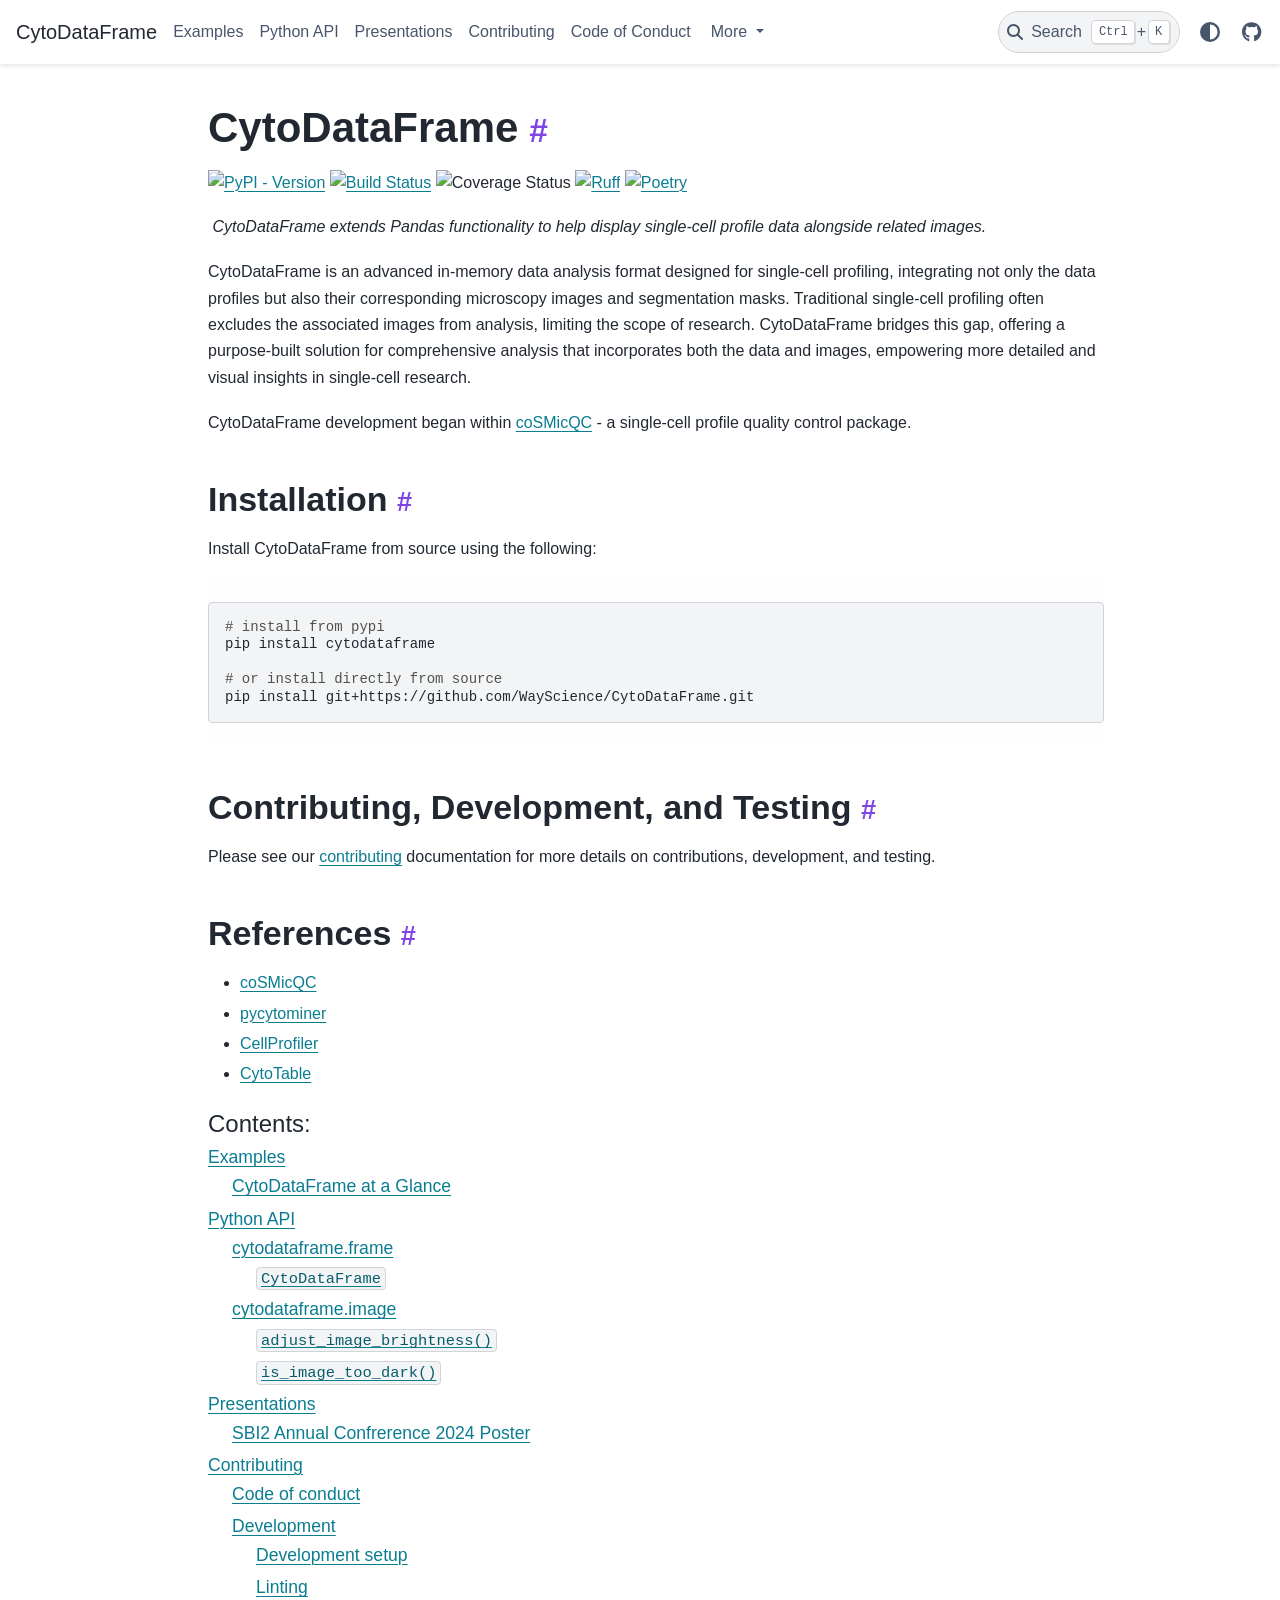
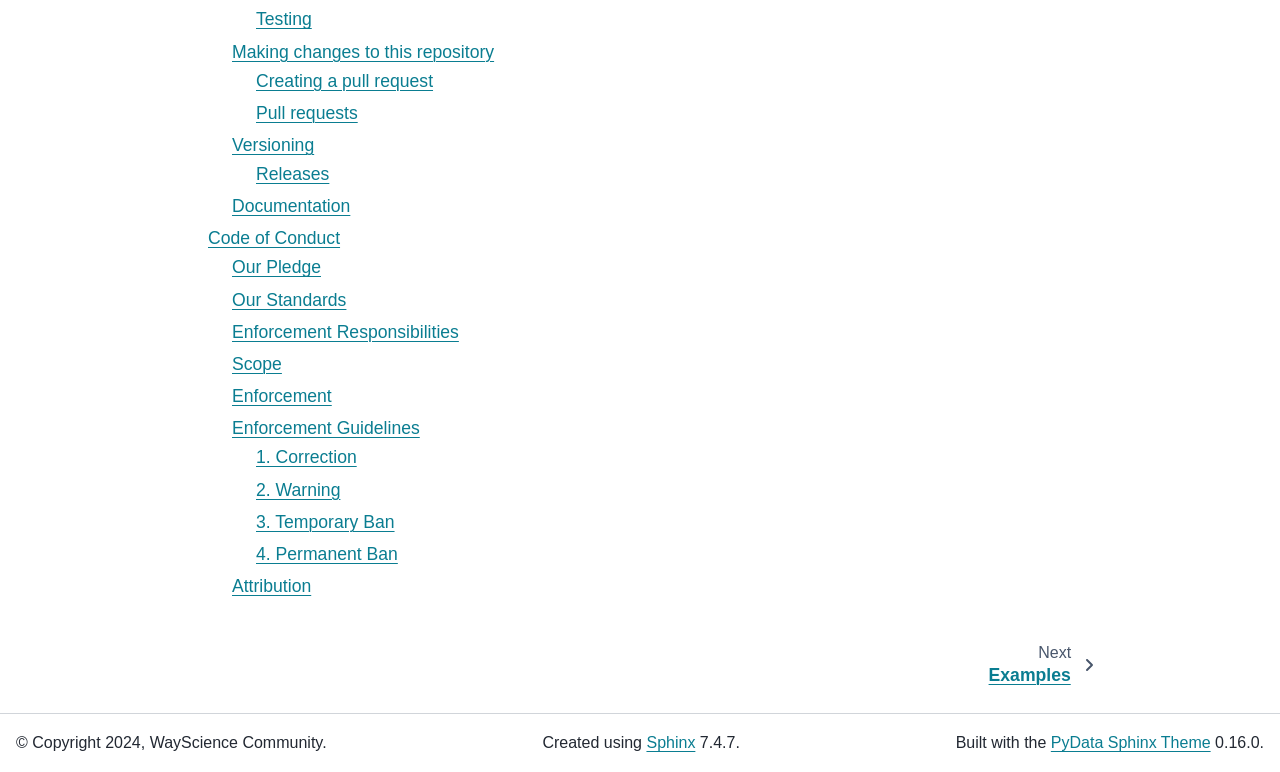
==== commit 3ad0c713: "Deploying to pages from @ WayScience/CytoDataFrame@aab474cc6d43334497435ec0f2707b57f2715a8f 🚀" ====
--- a/index.html
+++ b/index.html
@@ -46,7 +46,7 @@
     <script>DOCUMENTATION_OPTIONS.pagename = 'index';</script>
     <link rel="index" title="Index" href="genindex.html" />
     <link rel="search" title="Search" href="search.html" />
-    <link rel="next" title="Python API" href="python-api.html" />
+    <link rel="next" title="Examples" href="examples.html" />
   <meta name="viewport" content="width=device-width, initial-scale=1"/>
   <meta name="docsearch:language" content="en"/>
   <meta name="docsearch:version" content="" />
@@ -126,6 +126,13 @@
   <ul class="bd-navbar-elements navbar-nav">
     
 <li class="nav-item ">
+  <a class="nav-link nav-internal" href="examples.html">
+    Examples
+  </a>
+</li>
+
+
+<li class="nav-item ">
   <a class="nav-link nav-internal" href="python-api.html">
     Python API
   </a>
@@ -152,13 +159,21 @@
   </a>
 </li>
 
-
-<li class="nav-item ">
-  <a class="nav-link nav-external" href="https://github.com/WayScience/coSMicQC">
+            <li class="nav-item dropdown">
+                <button class="btn dropdown-toggle nav-item" type="button" data-bs-toggle="dropdown" aria-expanded="false" aria-controls="pst-nav-more-links">
+                    More
+                </button>
+                <ul id="pst-nav-more-links" class="dropdown-menu">
+                    
+<li class=" ">
+  <a class="nav-link dropdown-item nav-external" href="https://github.com/WayScience/coSMicQC">
     coSMicQC
   </a>
 </li>
 
+                </ul>
+            </li>
+            
   </ul>
 </nav></div>
       
@@ -246,6 +261,13 @@
 <nav>
   <ul class="bd-navbar-elements navbar-nav">
     
+<li class="nav-item ">
+  <a class="nav-link nav-internal" href="examples.html">
+    Examples
+  </a>
+</li>
+
+
 <li class="nav-item ">
   <a class="nav-link nav-internal" href="python-api.html">
     Python API
@@ -381,6 +403,10 @@
 <div class="toctree-wrapper compound">
 <p aria-level="2" class="caption" role="heading"><span class="caption-text">Contents:</span></p>
 <ul>
+<li class="toctree-l1"><a class="reference internal" href="examples.html">Examples</a><ul>
+<li class="toctree-l2"><a class="reference internal" href="examples/cytodataframe_at_a_glance.html">CytoDataFrame at a Glance</a></li>
+</ul>
+</li>
 <li class="toctree-l1"><a class="reference internal" href="python-api.html">Python API</a><ul>
 <li class="toctree-l2"><a class="reference internal" href="python-api.html#module-src.cytodataframe.frame">cytodataframe.frame</a><ul>
 <li class="toctree-l3"><a class="reference internal" href="python-api.html#src.cytodataframe.frame.CytoDataFrame"><code class="docutils literal notranslate"><span class="pre">CytoDataFrame</span></code></a></li>
@@ -449,11 +475,11 @@
                   
 <div class="prev-next-area">
     <a class="right-next"
-       href="python-api.html"
+       href="examples.html"
        title="next page">
       <div class="prev-next-info">
         <p class="prev-next-subtitle">next</p>
-        <p class="prev-next-title">Python API</p>
+        <p class="prev-next-title">Examples</p>
       </div>
       <i class="fa-solid fa-angle-right"></i>
     </a>
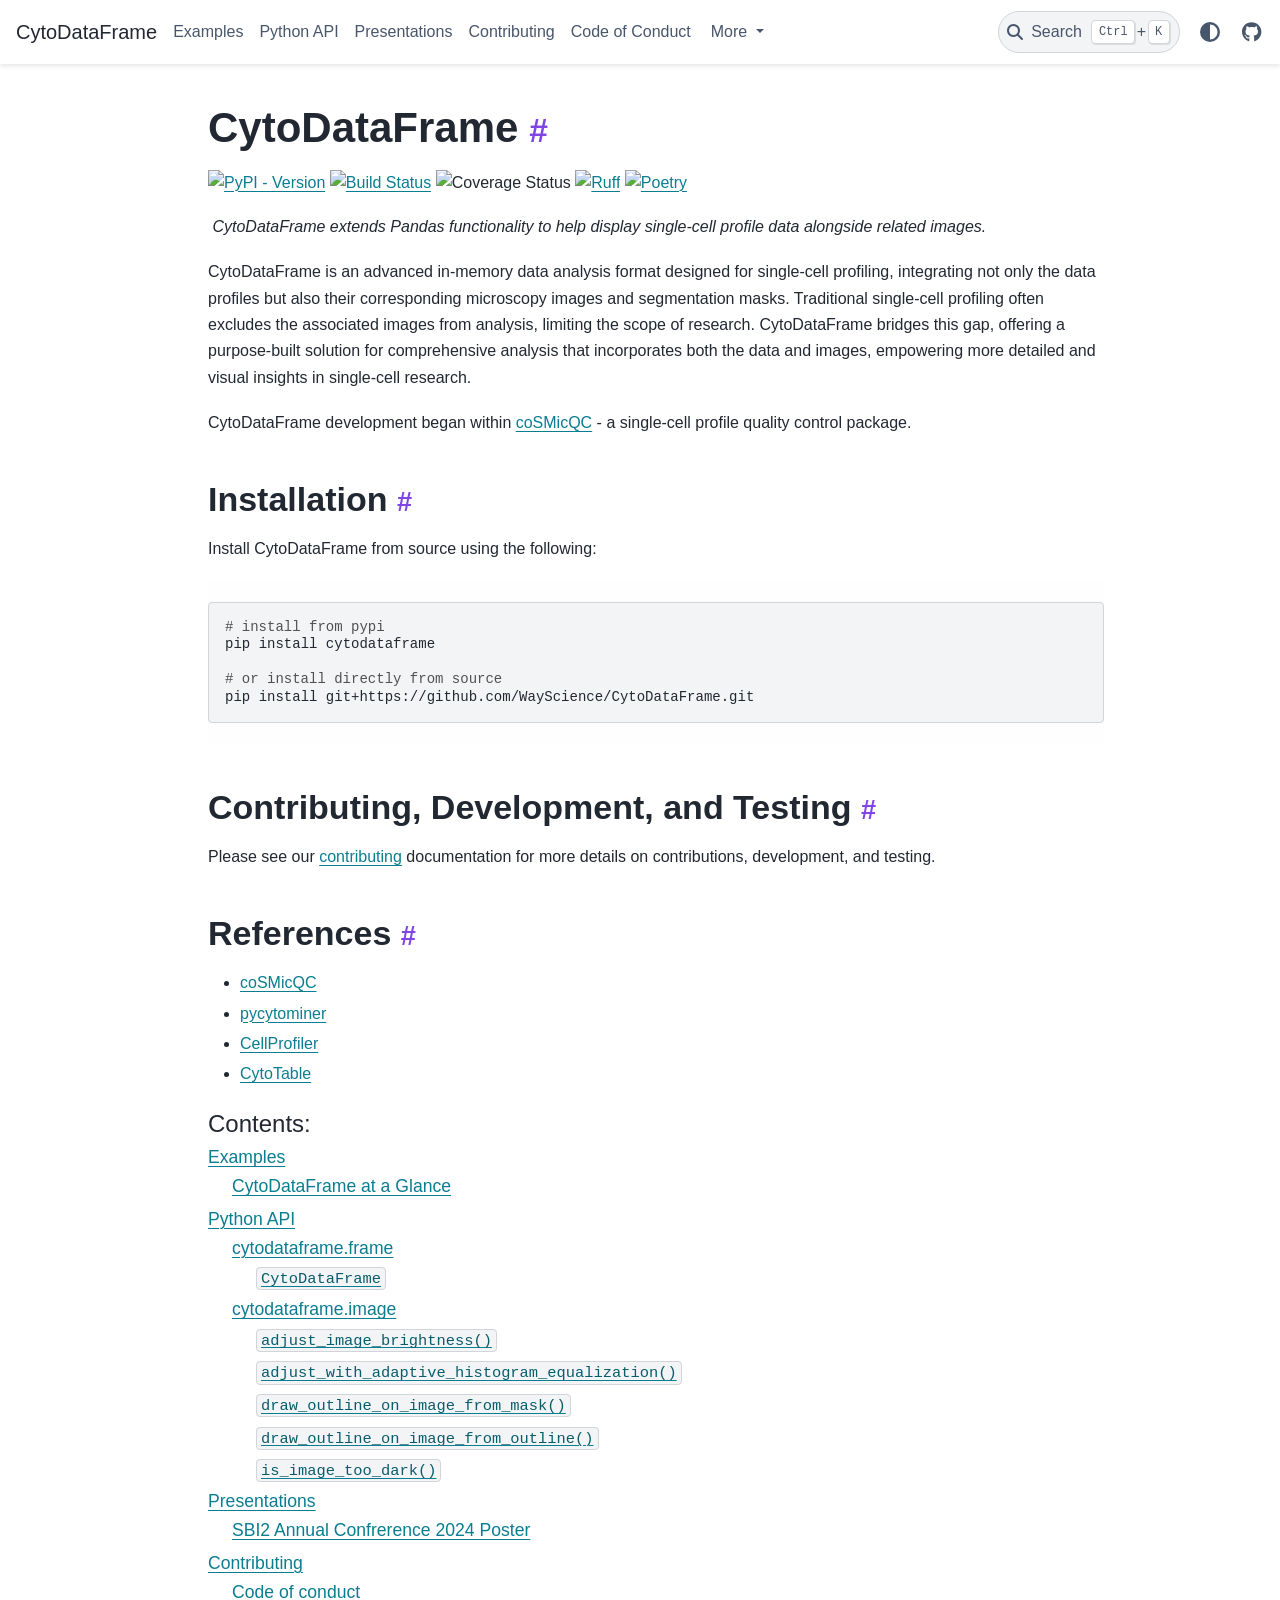
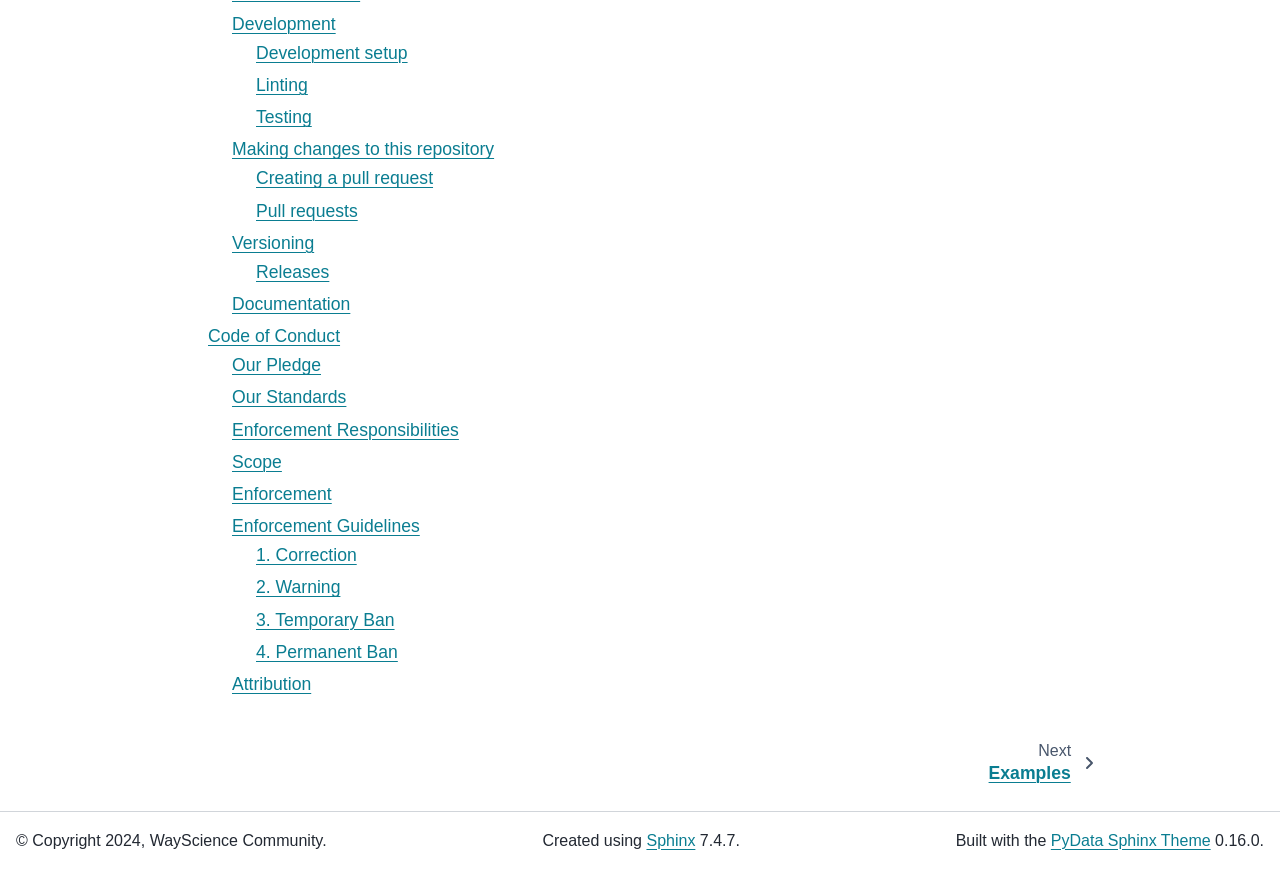
==== commit 862019dd: "Deploying to pages from @ WayScience/CytoDataFrame@d0fccdf576ec0eb8e3fe7bdcb76e0cd199beeeb7 🚀" ====
--- a/index.html
+++ b/index.html
@@ -414,6 +414,9 @@
 </li>
 <li class="toctree-l2"><a class="reference internal" href="python-api.html#module-src.cytodataframe.image">cytodataframe.image</a><ul>
 <li class="toctree-l3"><a class="reference internal" href="python-api.html#src.cytodataframe.image.adjust_image_brightness"><code class="docutils literal notranslate"><span class="pre">adjust_image_brightness()</span></code></a></li>
+<li class="toctree-l3"><a class="reference internal" href="python-api.html#src.cytodataframe.image.adjust_with_adaptive_histogram_equalization"><code class="docutils literal notranslate"><span class="pre">adjust_with_adaptive_histogram_equalization()</span></code></a></li>
+<li class="toctree-l3"><a class="reference internal" href="python-api.html#src.cytodataframe.image.draw_outline_on_image_from_mask"><code class="docutils literal notranslate"><span class="pre">draw_outline_on_image_from_mask()</span></code></a></li>
+<li class="toctree-l3"><a class="reference internal" href="python-api.html#src.cytodataframe.image.draw_outline_on_image_from_outline"><code class="docutils literal notranslate"><span class="pre">draw_outline_on_image_from_outline()</span></code></a></li>
 <li class="toctree-l3"><a class="reference internal" href="python-api.html#src.cytodataframe.image.is_image_too_dark"><code class="docutils literal notranslate"><span class="pre">is_image_too_dark()</span></code></a></li>
 </ul>
 </li>
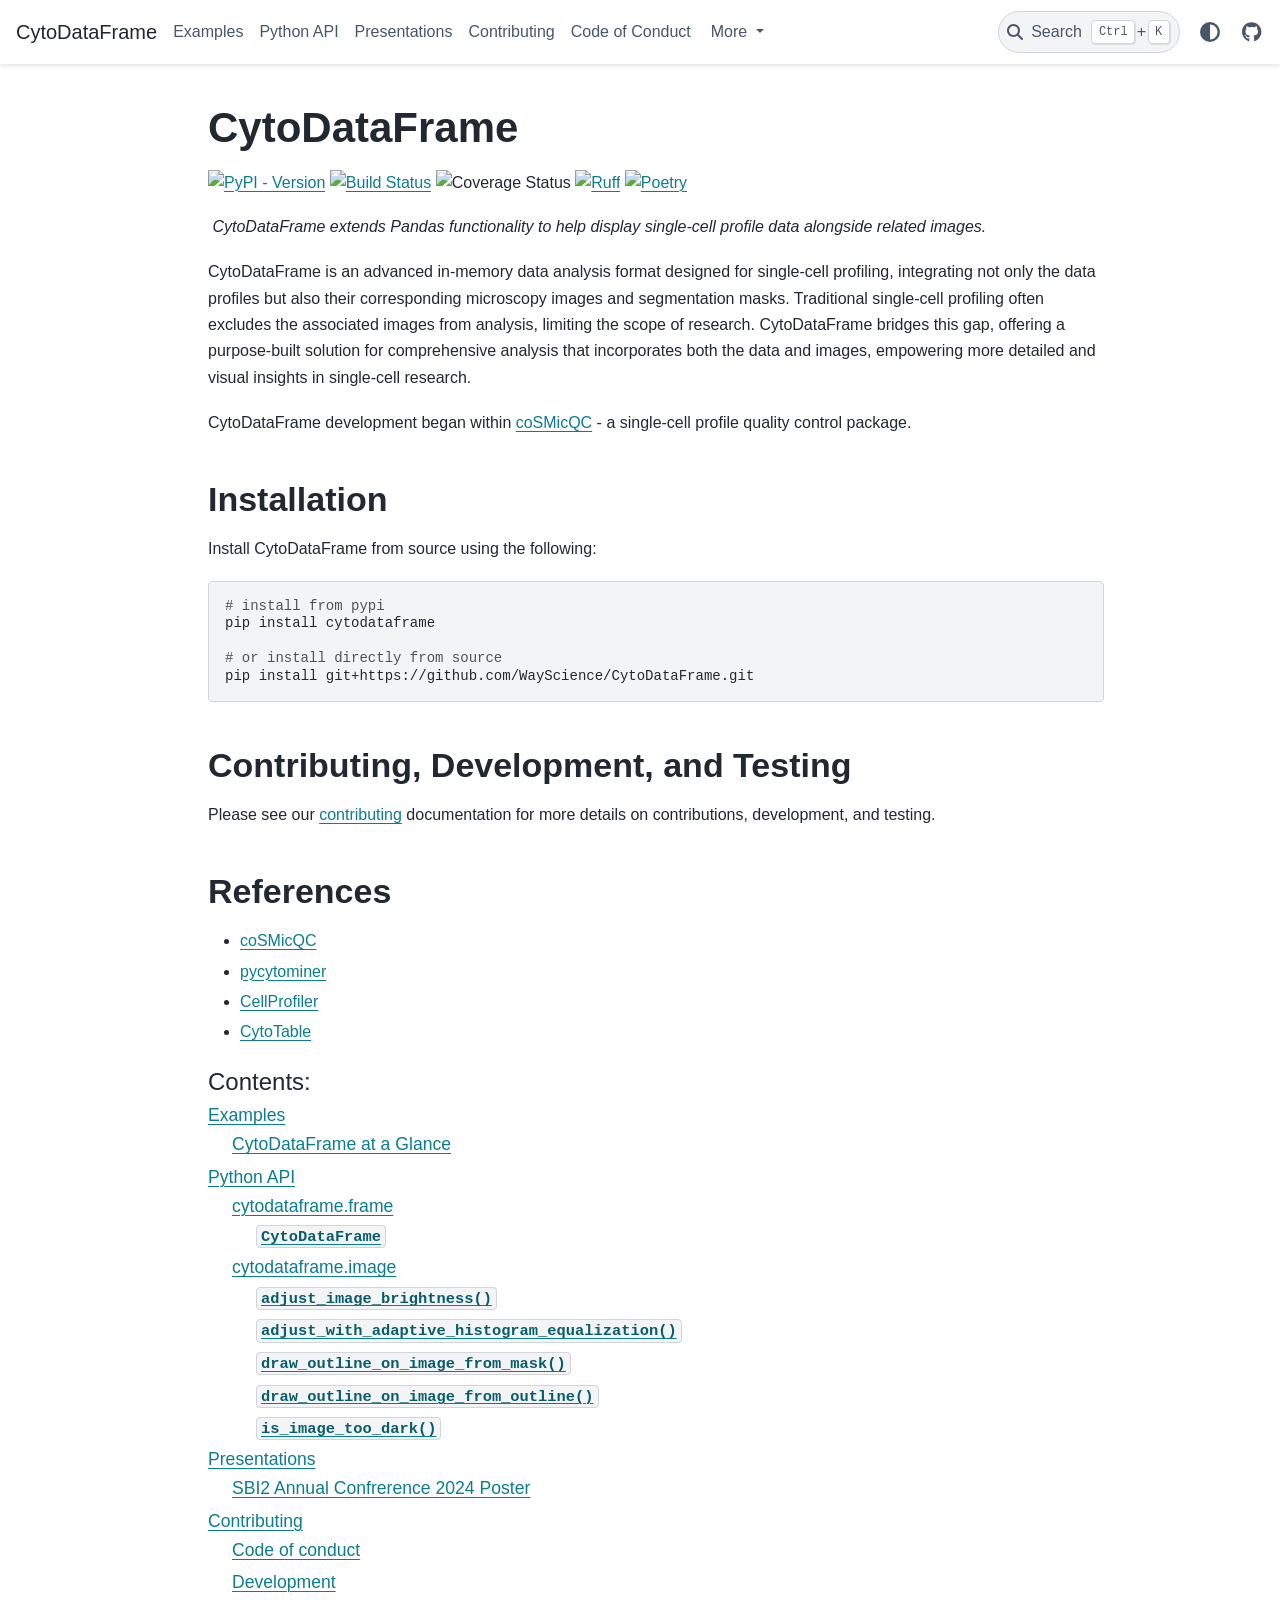
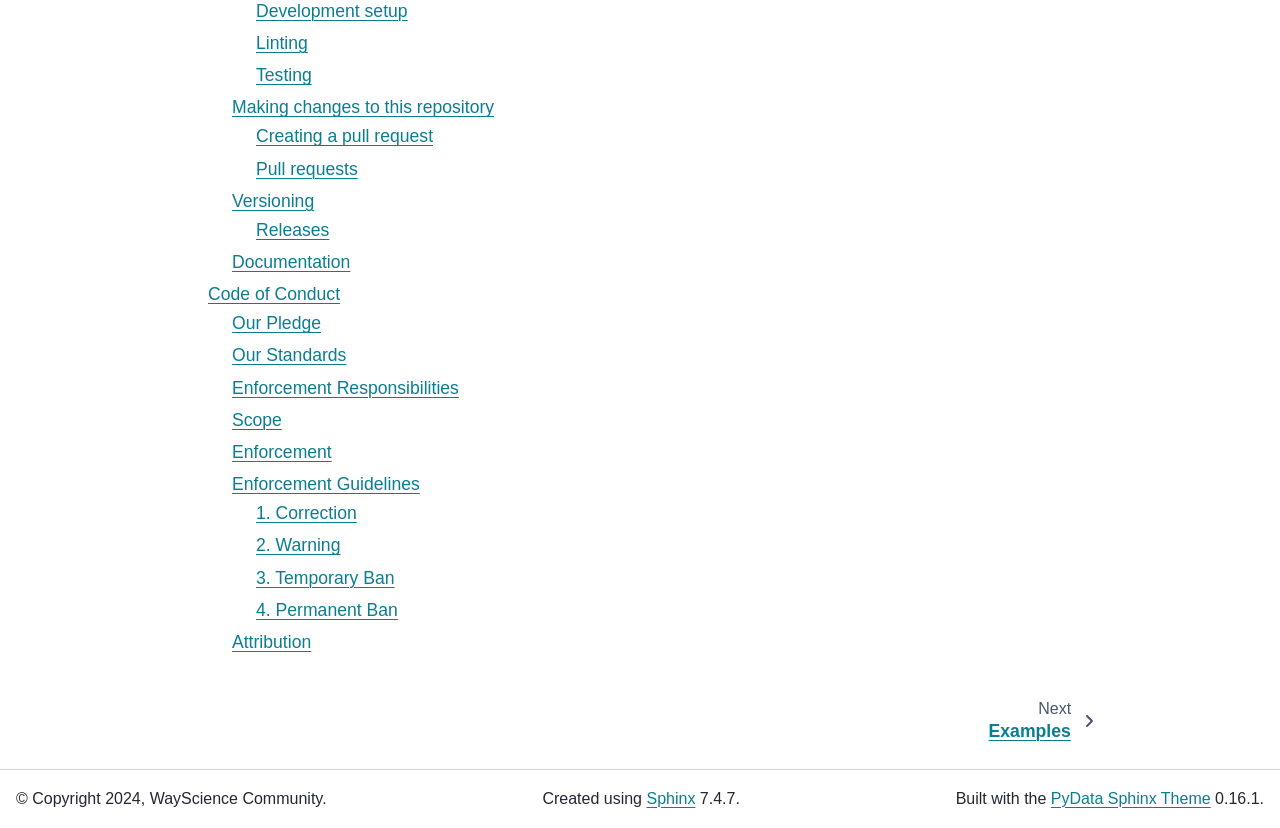
==== commit c73a8114: "Deploying to pages from @ WayScience/CytoDataFrame@1a5593ebbe35da1129e22d790aa14eef88262fdd 🚀" ====
--- a/index.html
+++ b/index.html
@@ -16,8 +16,8 @@
     document.documentElement.dataset.mode = localStorage.getItem("mode") || "";
     document.documentElement.dataset.theme = localStorage.getItem("theme") || "";
   </script>
-  <!-- 
-    this give us a css class that will be invisible only if js is disabled 
+  <!--
+    this give us a css class that will be invisible only if js is disabled
   -->
   <noscript>
     <style>
@@ -27,18 +27,18 @@
   </noscript>
   
   <!-- Loaded before other Sphinx assets -->
-  <link href="_static/styles/theme.css?digest=26a4bc78f4c0ddb94549" rel="stylesheet" />
-<link href="_static/styles/pydata-sphinx-theme.css?digest=26a4bc78f4c0ddb94549" rel="stylesheet" />
+  <link href="_static/styles/theme.css?digest=8878045cc6db502f8baf" rel="stylesheet" />
+<link href="_static/styles/pydata-sphinx-theme.css?digest=8878045cc6db502f8baf" rel="stylesheet" />
 
     <link rel="stylesheet" type="text/css" href="_static/pygments.css?v=a746c00c" />
     <link rel="stylesheet" type="text/css" href="_static/mystnb.4510f1fc1dee50b3e5859aac5469c37c29e427902b24a333a5f9fcb2f0b3ac41.css" />
     <link rel="stylesheet" type="text/css" href="_static/custom.css?v=76a74e97" />
   
   <!-- So that users can add custom icons -->
-  <script src="_static/scripts/fontawesome.js?digest=26a4bc78f4c0ddb94549"></script>
+  <script src="_static/scripts/fontawesome.js?digest=8878045cc6db502f8baf"></script>
   <!-- Pre-loaded scripts that we'll load fully later -->
-  <link rel="preload" as="script" href="_static/scripts/bootstrap.js?digest=26a4bc78f4c0ddb94549" />
-<link rel="preload" as="script" href="_static/scripts/pydata-sphinx-theme.js?digest=26a4bc78f4c0ddb94549" />
+  <link rel="preload" as="script" href="_static/scripts/bootstrap.js?digest=8878045cc6db502f8baf" />
+<link rel="preload" as="script" href="_static/scripts/pydata-sphinx-theme.js?digest=8878045cc6db502f8baf" />
 
     <script src="_static/documentation_options.js?v=5929fcd5"></script>
     <script src="_static/doctools.js?v=9a2dae69"></script>
@@ -160,7 +160,9 @@
 </li>
 
             <li class="nav-item dropdown">
-                <button class="btn dropdown-toggle nav-item" type="button" data-bs-toggle="dropdown" aria-expanded="false" aria-controls="pst-nav-more-links">
+                <button class="btn dropdown-toggle nav-item" type="button"
+                data-bs-toggle="dropdown" aria-expanded="false"
+                aria-controls="pst-nav-more-links">
                     More
                 </button>
                 <ul id="pst-nav-more-links" class="dropdown-menu">
@@ -342,9 +344,14 @@
   
   
   <div class="sidebar-primary-items__end sidebar-primary__section">
+      <div class="sidebar-primary-item">
+<div id="ethical-ad-placement"
+      class="flat"
+      data-ea-publisher="readthedocs"
+      data-ea-type="readthedocs-sidebar"
+      data-ea-manual="true">
+</div></div>
   </div>
-  
-  <div id="rtd-footer-container"></div>
 
 
       </div>
@@ -504,8 +511,8 @@
   </div>
   
   <!-- Scripts loaded after <body> so the DOM is not blocked -->
-  <script defer src="_static/scripts/bootstrap.js?digest=26a4bc78f4c0ddb94549"></script>
-<script defer src="_static/scripts/pydata-sphinx-theme.js?digest=26a4bc78f4c0ddb94549"></script>
+  <script defer src="_static/scripts/bootstrap.js?digest=8878045cc6db502f8baf"></script>
+<script defer src="_static/scripts/pydata-sphinx-theme.js?digest=8878045cc6db502f8baf"></script>
 
   <footer class="bd-footer">
 <div class="bd-footer__inner bd-page-width">
@@ -542,7 +549,8 @@
       
         <div class="footer-item">
 <p class="theme-version">
-  Built with the <a href="https://pydata-sphinx-theme.readthedocs.io/en/stable/index.html">PyData Sphinx Theme</a> 0.16.0.
+  <!-- # L10n: Setting the PST URL as an argument as this does not need to be localized -->
+  Built with the <a href="https://pydata-sphinx-theme.readthedocs.io/en/stable/index.html">PyData Sphinx Theme</a> 0.16.1.
 </p></div>
       
     </div>
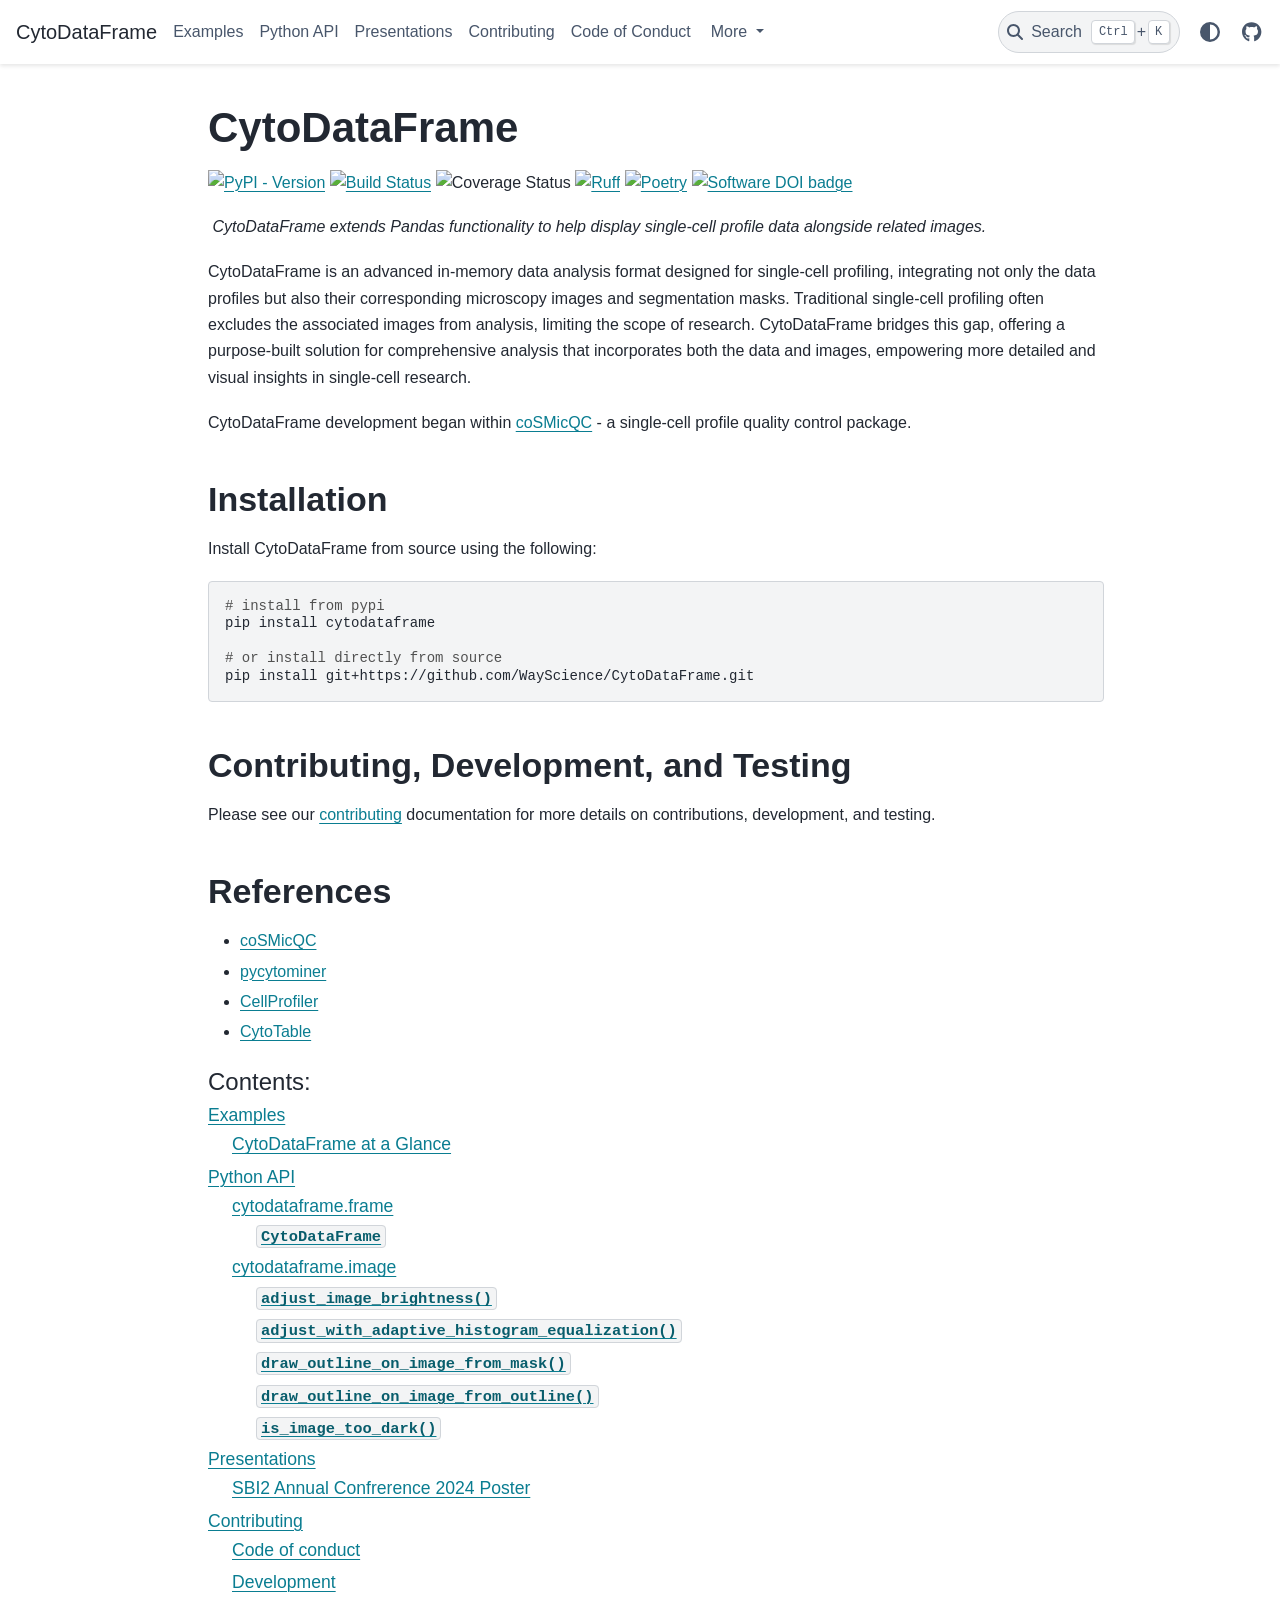
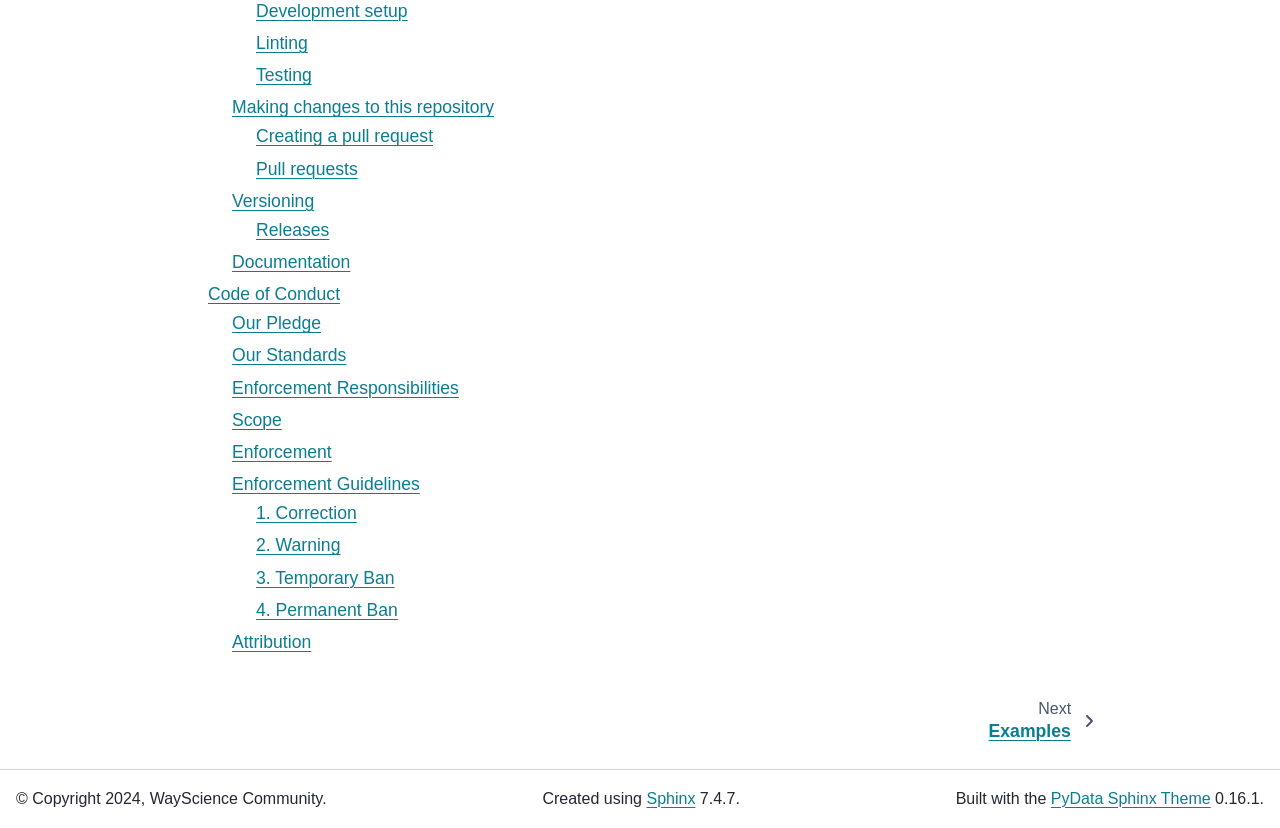
==== commit 90ada8dd: "Deploying to pages from @ WayScience/CytoDataFrame@5be78c79eadc4c54393042f1a1acf246fe81863c 🚀" ====
--- a/index.html
+++ b/index.html
@@ -377,7 +377,8 @@
 <a class="reference external" href="https://github.com/WayScience/CytoDataFrame/actions/workflows/run-tests.yml?query=branch%3Amain"><img alt="Build Status" src="https://github.com/WayScience/CytoDataFrame/actions/workflows/run-tests.yml/badge.svg?branch=main" /></a>
 <img alt="Coverage Status" src="https://raw.githubusercontent.com/WayScience/CytoDataFrame/main/media/coverage-badge.svg" />
 <a class="reference external" href="https://github.com/astral-sh/ruff"><img alt="Ruff" src="https://img.shields.io/endpoint?url=https://raw.githubusercontent.com/astral-sh/ruff/main/assets/badge/v2.json" /></a>
-<a class="reference external" href="https://python-poetry.org/"><img alt="Poetry" src="https://img.shields.io/endpoint?url=https://python-poetry.org/badge/v0.json" /></a></p>
+<a class="reference external" href="https://python-poetry.org/"><img alt="Poetry" src="https://img.shields.io/endpoint?url=https://python-poetry.org/badge/v0.json" /></a>
+<a class="reference external" href="https://doi.org/10.5281/zenodo.14797074"><img alt="Software DOI badge" src="https://zenodo.org/badge/DOI/10.5281/zenodo.14797074.svg" /></a></p>
 <p><img alt="" src="https://raw.githubusercontent.com/WayScience/coSMicQC/refs/heads/main/docs/presentations/2024-09-18-SBI2-Conference/images/cosmicqc-example-cytodataframe.png" />
 <em>CytoDataFrame extends Pandas functionality to help display single-cell profile data alongside related images.</em></p>
 <p>CytoDataFrame is an advanced in-memory data analysis format designed for single-cell profiling, integrating not only the data profiles but also their corresponding microscopy images and segmentation masks.
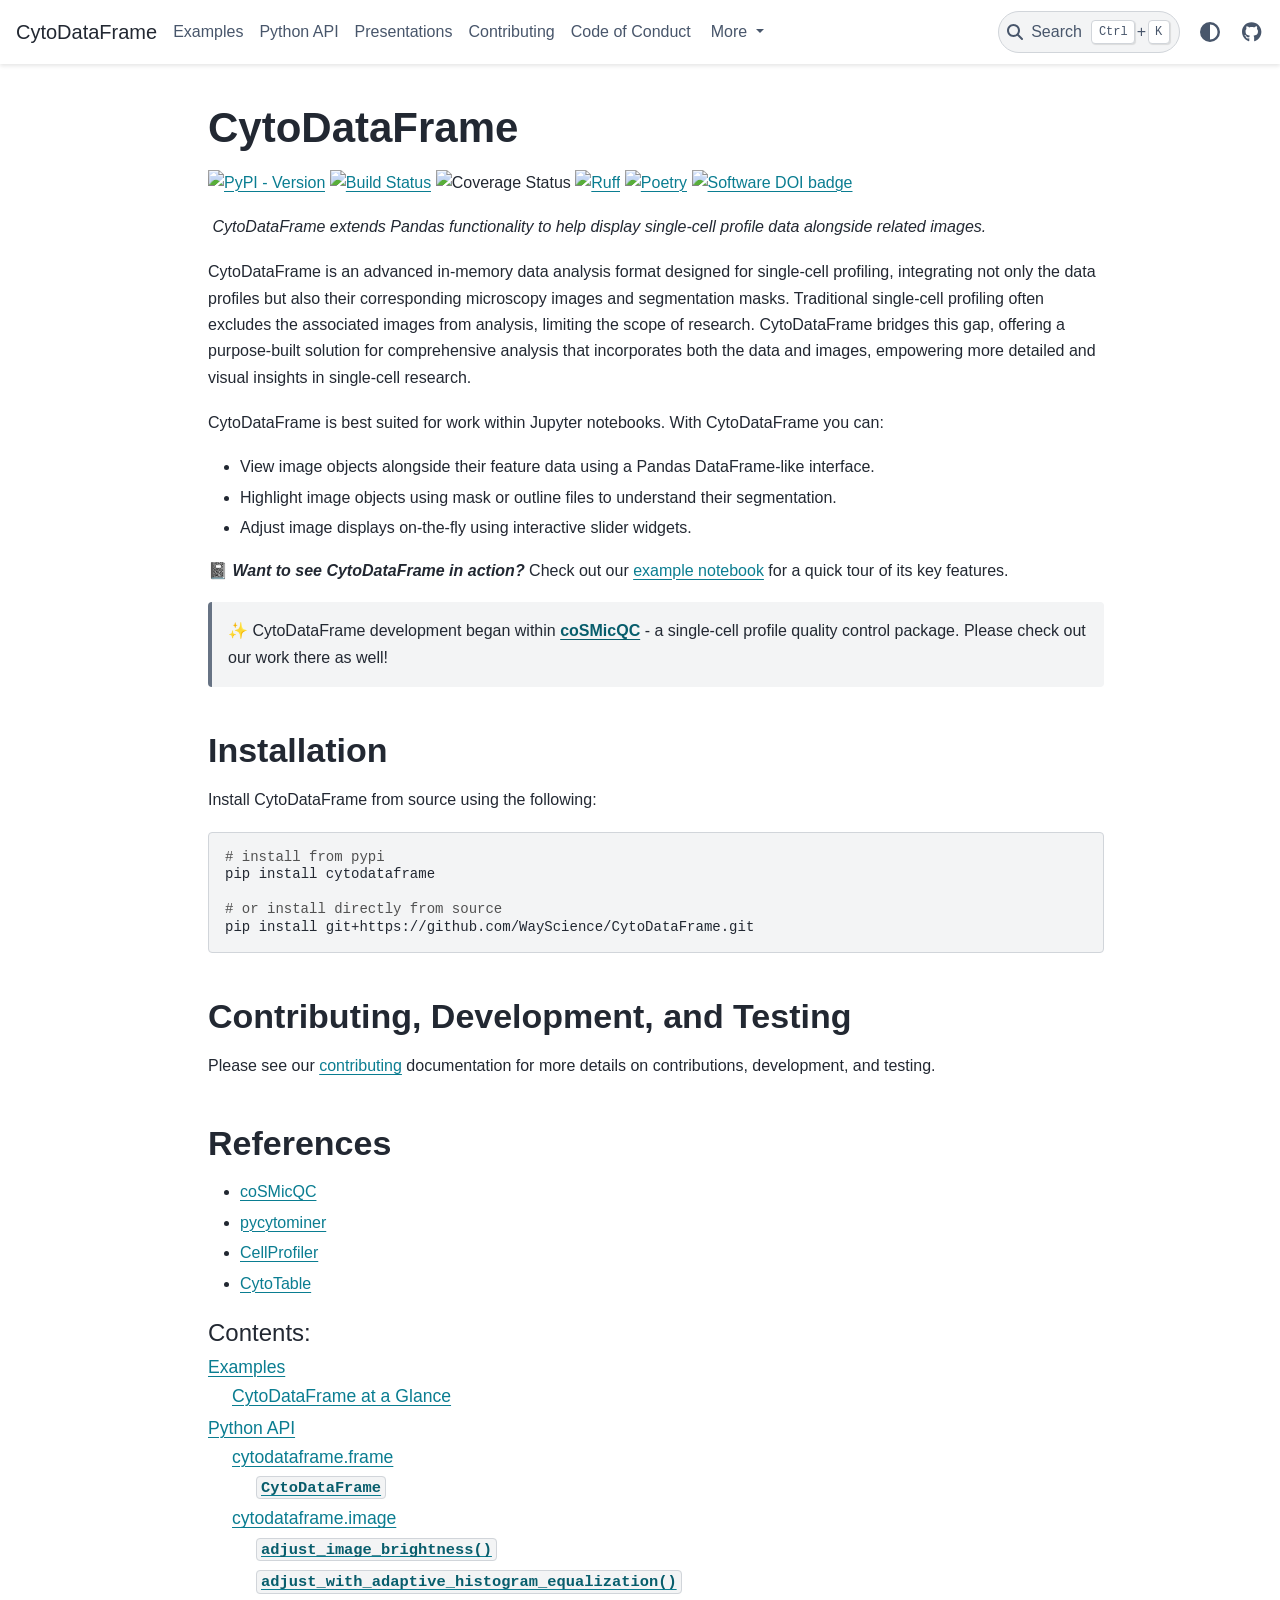
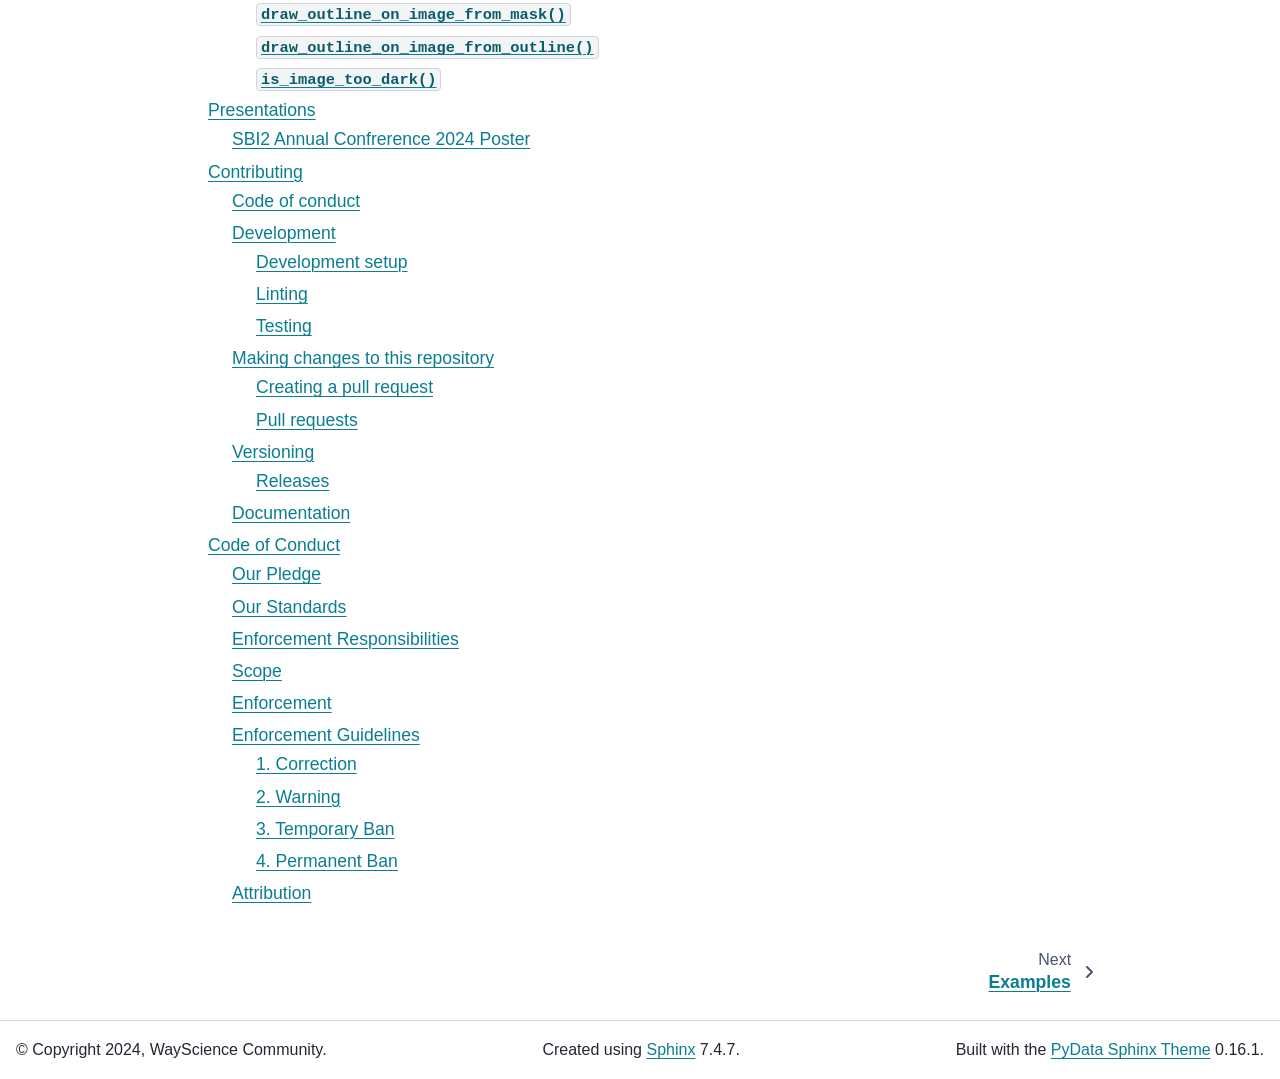
==== commit 1dd62d6d: "Deploying to pages from @ WayScience/CytoDataFrame@9c1e12b939319586a904b4a935740da2b33ca656 🚀" ====
--- a/index.html
+++ b/index.html
@@ -384,7 +384,18 @@
 <p>CytoDataFrame is an advanced in-memory data analysis format designed for single-cell profiling, integrating not only the data profiles but also their corresponding microscopy images and segmentation masks.
 Traditional single-cell profiling often excludes the associated images from analysis, limiting the scope of research.
 CytoDataFrame bridges this gap, offering a purpose-built solution for comprehensive analysis that incorporates both the data and images, empowering more detailed and visual insights in single-cell research.</p>
-<p>CytoDataFrame development began within <a class="reference external" href="https://github.com/WayScience/coSMicQC">coSMicQC</a> - a single-cell profile quality control package.</p>
+<p>CytoDataFrame is best suited for work within Jupyter notebooks.
+With CytoDataFrame you can:</p>
+<ul class="simple">
+<li><p>View image objects alongside their feature data using a Pandas DataFrame-like interface.</p></li>
+<li><p>Highlight image objects using mask or outline files to understand their segmentation.</p></li>
+<li><p>Adjust image displays on-the-fly using interactive slider widgets.</p></li>
+</ul>
+<p>📓 <em><strong>Want to see CytoDataFrame in action?</strong></em> Check out our <a class="reference internal" href="examples/cytodataframe_at_a_glance.html"><span class="std std-doc">example notebook</span></a> for a quick tour of its key features.</p>
+<blockquote>
+<div><p>✨ CytoDataFrame development began within <strong><a class="reference external" href="https://github.com/WayScience/coSMicQC">coSMicQC</a></strong> - a single-cell profile quality control package.
+Please check out our work there as well!</p>
+</div></blockquote>
 <section id="installation">
 <h2>Installation<a class="headerlink" href="#installation" title="Link to this heading">#</a></h2>
 <p>Install CytoDataFrame from source using the following:</p>
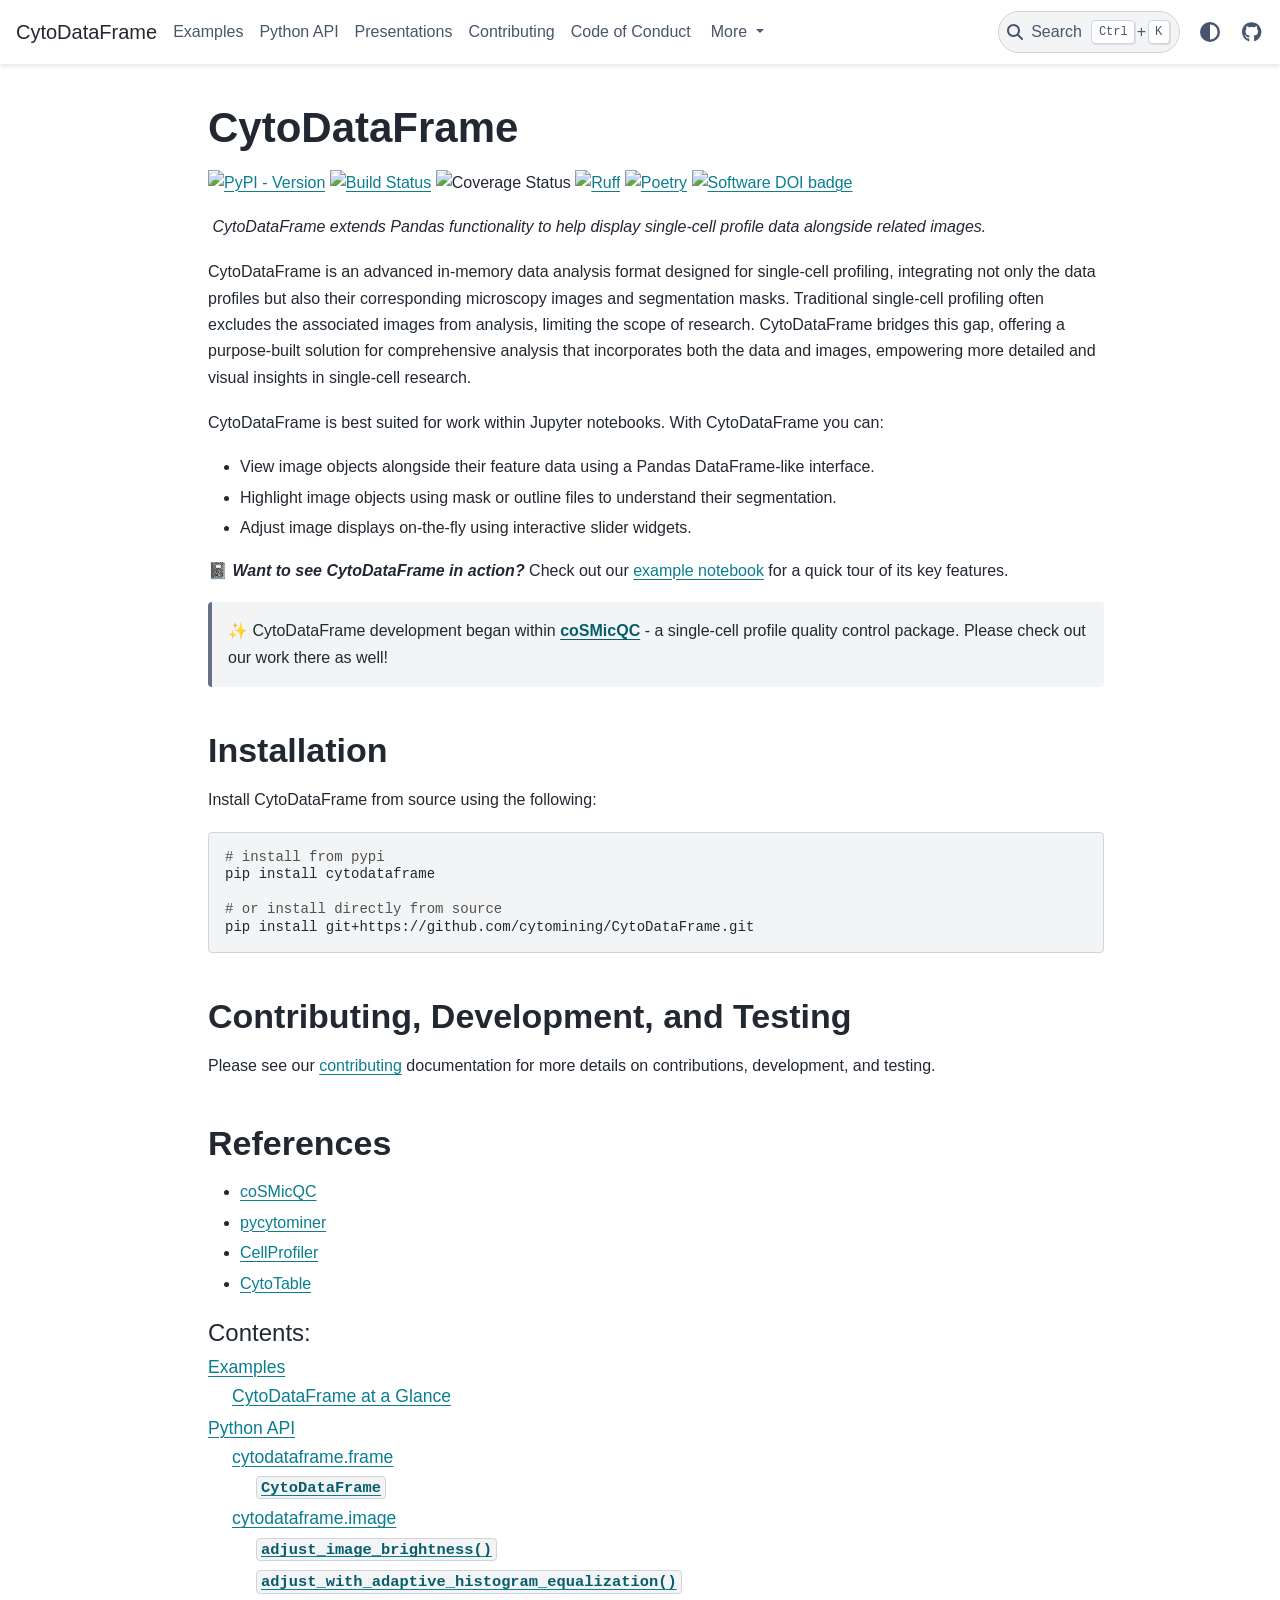
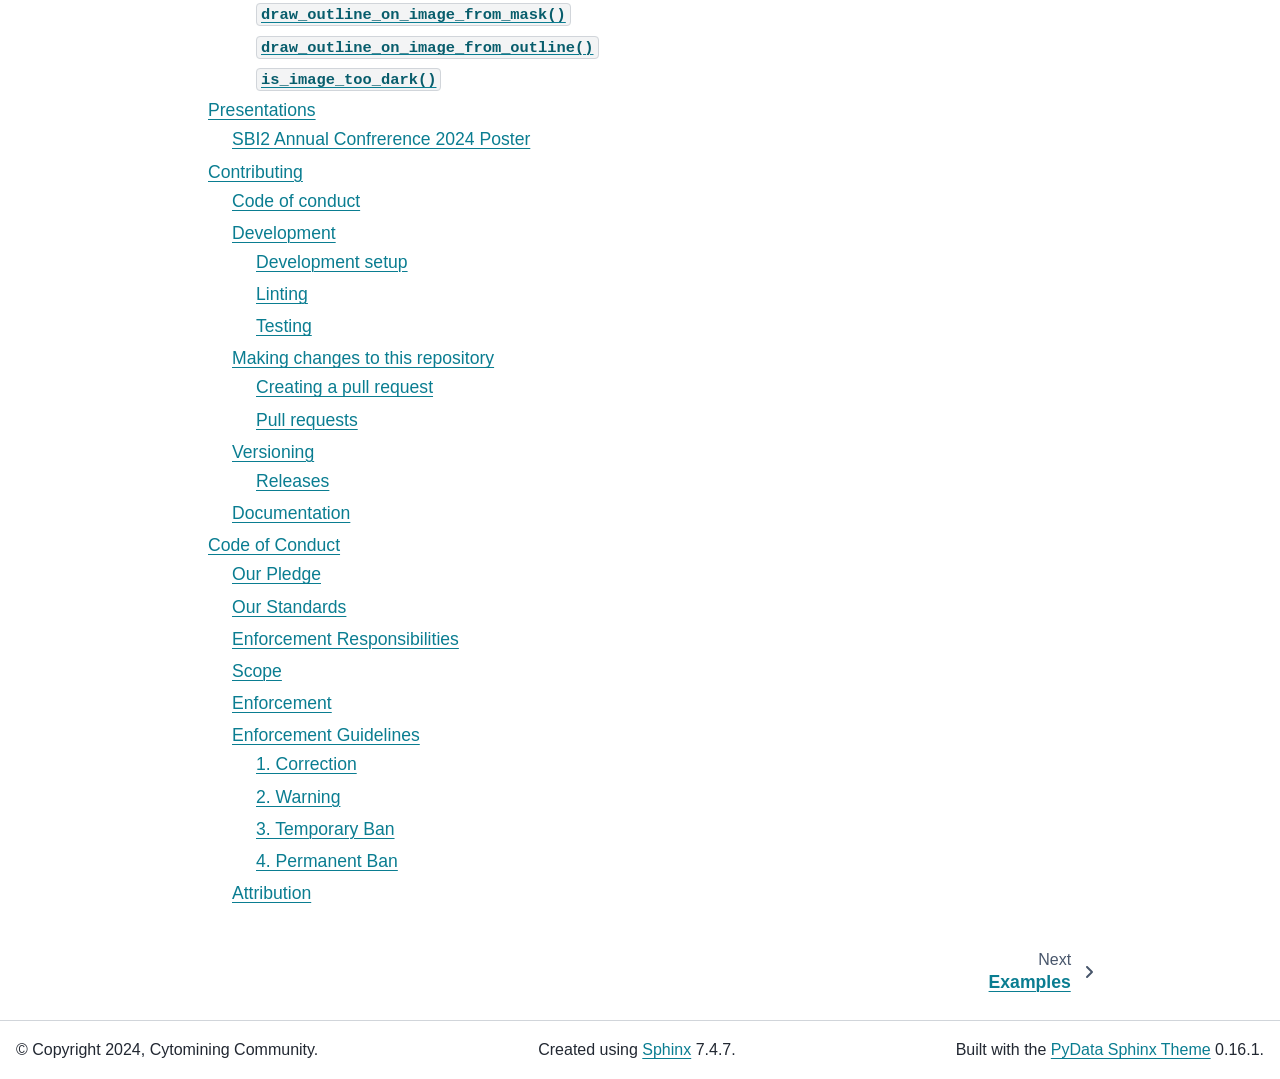
==== commit 7f1e5d79: "Deploying to pages from @ cytomining/CytoDataFrame@462accbc18e57441b560cde034667e0c88f4d9b9 🚀" ====
--- a/index.html
+++ b/index.html
@@ -168,7 +168,7 @@
                 <ul id="pst-nav-more-links" class="dropdown-menu">
                     
 <li class=" ">
-  <a class="nav-link dropdown-item nav-external" href="https://github.com/WayScience/coSMicQC">
+  <a class="nav-link dropdown-item nav-external" href="https://github.com/cytomining/coSMicQC">
     coSMicQC
   </a>
 </li>
@@ -214,7 +214,7 @@
           
           
           
-          <a href="https://github.com/WayScience/CytoDataFrame" title="GitHub" class="nav-link pst-navbar-icon" rel="noopener" target="_blank" data-bs-toggle="tooltip" data-bs-placement="bottom"><i class="fa-brands fa-github fa-lg" aria-hidden="true"></i>
+          <a href="https://github.com/cytomining/CytoDataFrame" title="GitHub" class="nav-link pst-navbar-icon" rel="noopener" target="_blank" data-bs-toggle="tooltip" data-bs-placement="bottom"><i class="fa-brands fa-github fa-lg" aria-hidden="true"></i>
             <span class="sr-only">GitHub</span></a>
         </li>
 </ul></div>
@@ -299,7 +299,7 @@
 
 
 <li class="nav-item ">
-  <a class="nav-link nav-external" href="https://github.com/WayScience/coSMicQC">
+  <a class="nav-link nav-external" href="https://github.com/cytomining/coSMicQC">
     coSMicQC
   </a>
 </li>
@@ -333,7 +333,7 @@
           
           
           
-          <a href="https://github.com/WayScience/CytoDataFrame" title="GitHub" class="nav-link pst-navbar-icon" rel="noopener" target="_blank" data-bs-toggle="tooltip" data-bs-placement="bottom"><i class="fa-brands fa-github fa-lg" aria-hidden="true"></i>
+          <a href="https://github.com/cytomining/CytoDataFrame" title="GitHub" class="nav-link pst-navbar-icon" rel="noopener" target="_blank" data-bs-toggle="tooltip" data-bs-placement="bottom"><i class="fa-brands fa-github fa-lg" aria-hidden="true"></i>
             <span class="sr-only">GitHub</span></a>
         </li>
 </ul></div>
@@ -374,12 +374,12 @@
 <section id="cytodataframe">
 <h1>CytoDataFrame<a class="headerlink" href="#cytodataframe" title="Link to this heading">#</a></h1>
 <p><a class="reference external" href="https://pypi.org/project/CytoDataFrame/"><img alt="PyPI - Version" src="https://img.shields.io/pypi/v/cytodataframe" /></a>
-<a class="reference external" href="https://github.com/WayScience/CytoDataFrame/actions/workflows/run-tests.yml?query=branch%3Amain"><img alt="Build Status" src="https://github.com/WayScience/CytoDataFrame/actions/workflows/run-tests.yml/badge.svg?branch=main" /></a>
-<img alt="Coverage Status" src="https://raw.githubusercontent.com/WayScience/CytoDataFrame/main/media/coverage-badge.svg" />
+<a class="reference external" href="https://github.com/cytomining/CytoDataFrame/actions/workflows/run-tests.yml?query=branch%3Amain"><img alt="Build Status" src="https://github.com/cytomining/CytoDataFrame/actions/workflows/run-tests.yml/badge.svg?branch=main" /></a>
+<img alt="Coverage Status" src="https://raw.githubusercontent.com/cytomining/CytoDataFrame/main/media/coverage-badge.svg" />
 <a class="reference external" href="https://github.com/astral-sh/ruff"><img alt="Ruff" src="https://img.shields.io/endpoint?url=https://raw.githubusercontent.com/astral-sh/ruff/main/assets/badge/v2.json" /></a>
 <a class="reference external" href="https://python-poetry.org/"><img alt="Poetry" src="https://img.shields.io/endpoint?url=https://python-poetry.org/badge/v0.json" /></a>
 <a class="reference external" href="https://doi.org/10.5281/zenodo.14797074"><img alt="Software DOI badge" src="https://zenodo.org/badge/DOI/10.5281/zenodo.14797074.svg" /></a></p>
-<p><img alt="" src="https://raw.githubusercontent.com/WayScience/coSMicQC/refs/heads/main/docs/presentations/2024-09-18-SBI2-Conference/images/cosmicqc-example-cytodataframe.png" />
+<p><img alt="" src="https://raw.githubusercontent.com/cytomining/coSMicQC/refs/heads/main/docs/presentations/2024-09-18-SBI2-Conference/images/cosmicqc-example-cytodataframe.png" />
 <em>CytoDataFrame extends Pandas functionality to help display single-cell profile data alongside related images.</em></p>
 <p>CytoDataFrame is an advanced in-memory data analysis format designed for single-cell profiling, integrating not only the data profiles but also their corresponding microscopy images and segmentation masks.
 Traditional single-cell profiling often excludes the associated images from analysis, limiting the scope of research.
@@ -393,7 +393,7 @@
 </ul>
 <p>📓 <em><strong>Want to see CytoDataFrame in action?</strong></em> Check out our <a class="reference internal" href="examples/cytodataframe_at_a_glance.html"><span class="std std-doc">example notebook</span></a> for a quick tour of its key features.</p>
 <blockquote>
-<div><p>✨ CytoDataFrame development began within <strong><a class="reference external" href="https://github.com/WayScience/coSMicQC">coSMicQC</a></strong> - a single-cell profile quality control package.
+<div><p>✨ CytoDataFrame development began within <strong><a class="reference external" href="https://github.com/cytomining/coSMicQC">coSMicQC</a></strong> - a single-cell profile quality control package.
 Please check out our work there as well!</p>
 </div></blockquote>
 <section id="installation">
@@ -403,18 +403,18 @@
 pip<span class="w"> </span>install<span class="w"> </span>cytodataframe
 
 <span class="c1"># or install directly from source</span>
-pip<span class="w"> </span>install<span class="w"> </span>git+https://github.com/WayScience/CytoDataFrame.git
+pip<span class="w"> </span>install<span class="w"> </span>git+https://github.com/cytomining/CytoDataFrame.git
 </pre></div>
 </div>
 </section>
 <section id="contributing-development-and-testing">
 <h2>Contributing, Development, and Testing<a class="headerlink" href="#contributing-development-and-testing" title="Link to this heading">#</a></h2>
-<p>Please see our <a class="reference external" href="https://WayScience.github.io/CytoDataFrame/main/contributing">contributing</a> documentation for more details on contributions, development, and testing.</p>
+<p>Please see our <a class="reference external" href="https://cytomining.github.io/CytoDataFrame/main/contributing">contributing</a> documentation for more details on contributions, development, and testing.</p>
 </section>
 <section id="references">
 <h2>References<a class="headerlink" href="#references" title="Link to this heading">#</a></h2>
 <ul class="simple">
-<li><p><a class="reference external" href="https://github.com/WayScience/coSMicQC">coSMicQC</a></p></li>
+<li><p><a class="reference external" href="https://github.com/cytomining/coSMicQC">coSMicQC</a></p></li>
 <li><p><a class="reference external" href="https://github.com/cytomining/pycytominer">pycytominer</a></p></li>
 <li><p><a class="reference external" href="https://github.com/CellProfiler/CellProfiler">CellProfiler</a></p></li>
 <li><p><a class="reference external" href="https://github.com/cytomining/CytoTable">CytoTable</a></p></li>
@@ -535,7 +535,7 @@
 
   <p class="copyright">
     
-      © Copyright 2024, WayScience Community.
+      © Copyright 2024, Cytomining Community.
       <br/>
     
   </p>
